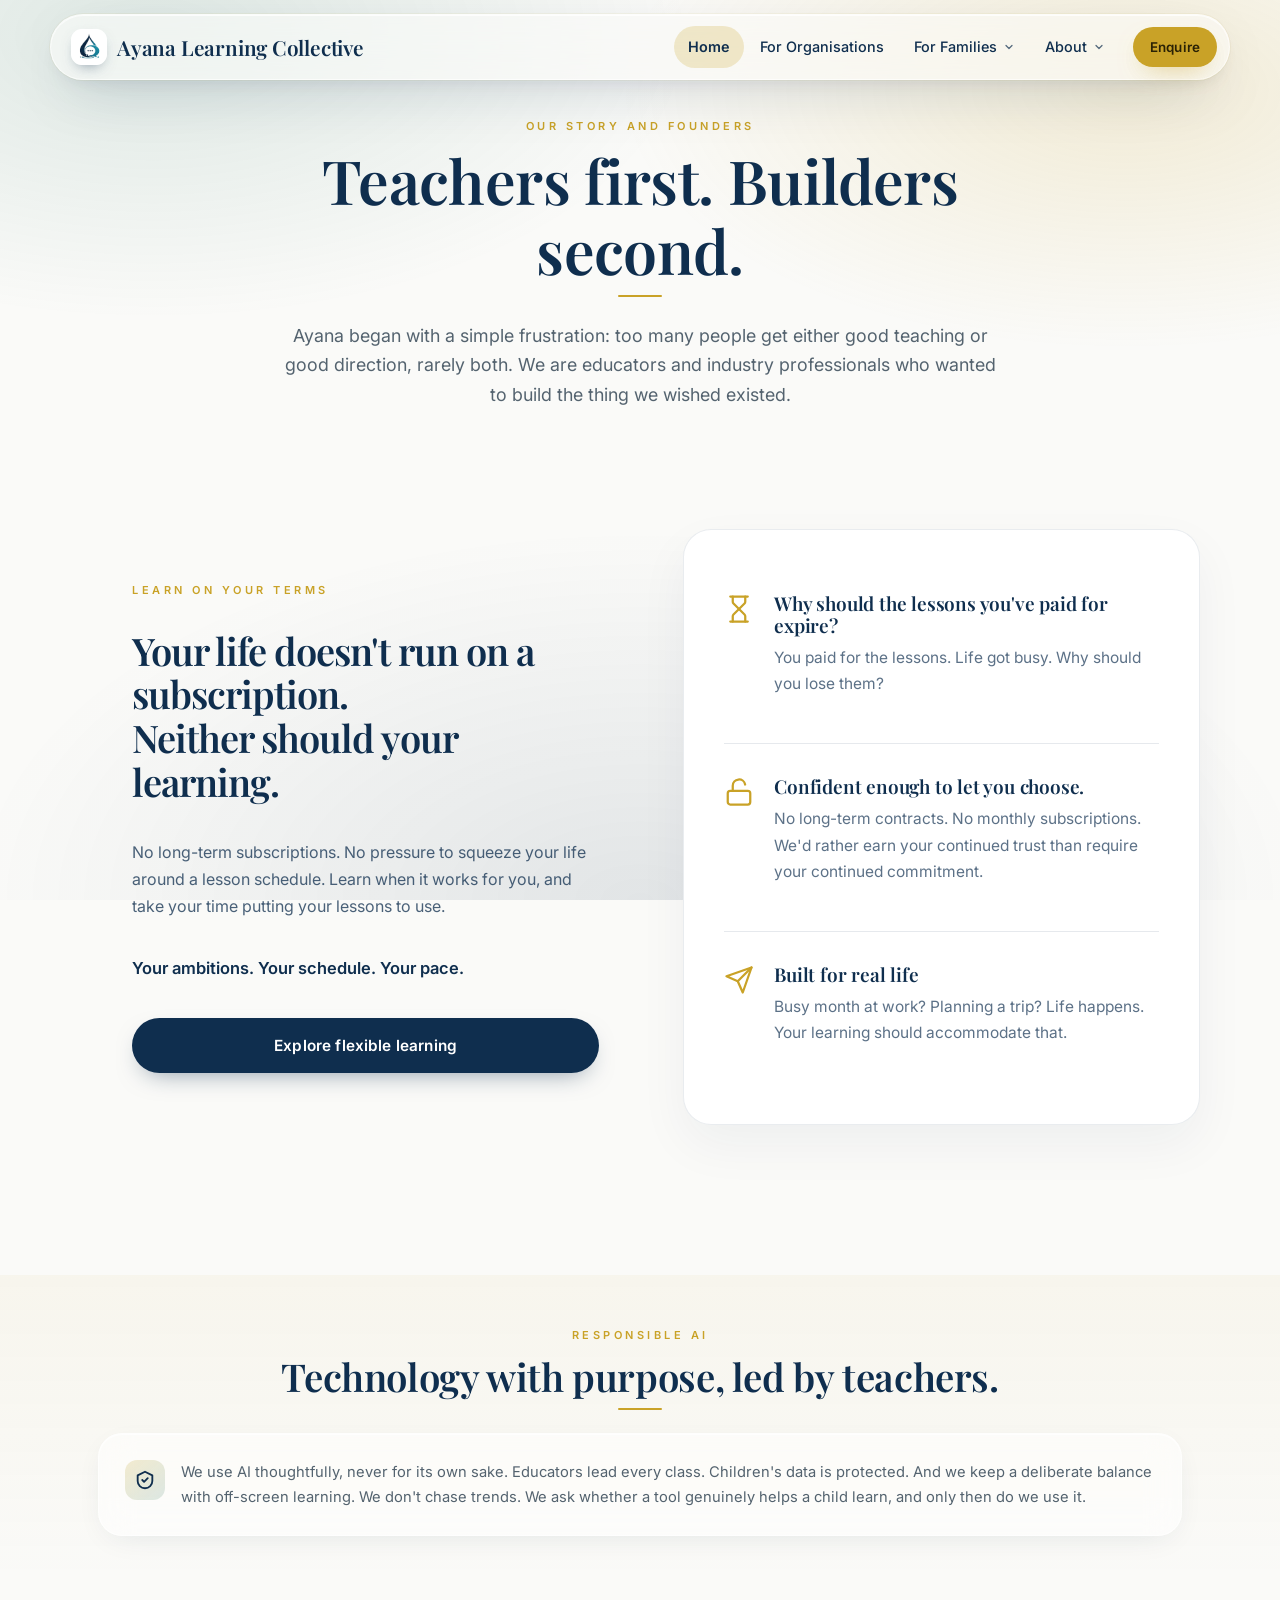
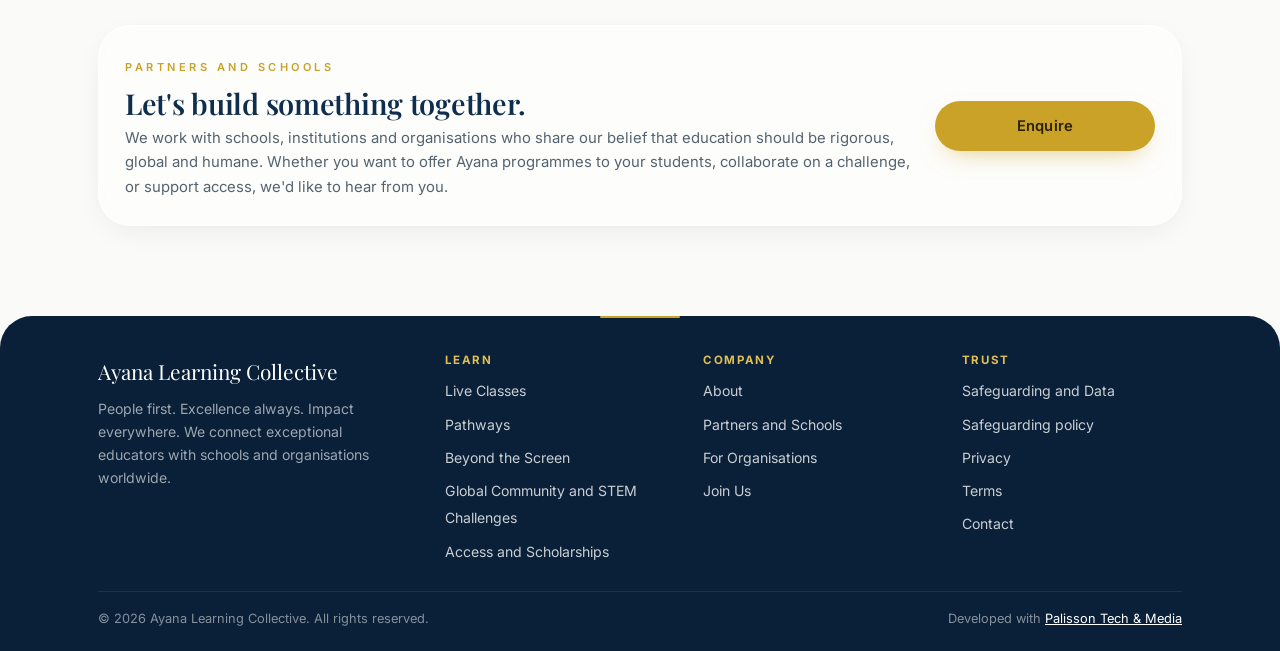
==== about.html @ 6a28baaa "Update about.html" ====
<!DOCTYPE html>
<html lang="en">
<head>
<meta charset="UTF-8">
<meta name="viewport" content="width=device-width, initial-scale=1">
<title>About | Ayana Learning Collective</title>
<meta name="description" content="Our story and founders, our approach to responsible AI, and the partners and schools we work with.">
<link rel="preconnect" href="https://fonts.googleapis.com">
<link rel="preconnect" href="https://fonts.gstatic.com" crossorigin>
<link href="https://fonts.googleapis.com/css2?family=Inter:wght@400;500;600;700&family=Playfair+Display:ital,wght@0,500;0,600;1,500&display=swap" rel="stylesheet">
<link rel="stylesheet" href="style.css">

<link rel="apple-touch-icon" sizes="180x180" href="apple-touch-icon.png">
<link rel="icon" type="image/png" sizes="32x32" href="favicon-32x32.png">
<link rel="icon" type="image/png" sizes="16x16" href="favicon-16x16.png">

</head>
<body>

<a class="skip-link" href="#main">Skip to content</a>

<header class="site-header">
  <div class="header-inner">
    <a href="index.html" class="brand">
       <img src="Ayana-logo.jpeg" alt="Ayana Learning Collective Logo" class="brand-mark">
      <span class="brand-text">
        <span class="b1">Ayana Learning Collective</span>
      </span>
    </a>
    <button class="nav-toggle" aria-label="Toggle menu" aria-expanded="false" aria-controls="primary-nav">
      <span></span><span></span><span></span>
    </button>
    <nav class="main-nav" id="primary-nav" aria-label="Primary">
      <ul class="nav-list">
        <li class="nav-item"><a class="nav-link is-active" href="index.html" aria-current="page">Home</a></li>
        
        <li class="nav-item"><a class="nav-link" href="index.html#organisations">For Organisations</a></li>
        
        <li class="nav-item has-drop">
          <button class="nav-link" aria-expanded="false" aria-haspopup="true">
            For Families
            <svg width="12" height="12" viewBox="0 0 24 24" fill="none" stroke="currentColor" stroke-width="2.5" stroke-linecap="round" stroke-linejoin="round" aria-hidden="true"><path d="M6 9l6 6 6-6"/></svg>
          </button>
          <div class="nav-drop" role="menu">
            <a href="live-classes.html" role="menuitem">Live Classes</a>
            <a href="pathways.html" role="menuitem">Pathways</a>
            <a href="live-classes.html#beyond-the-screen" role="menuitem">Beyond the Screen</a>
            <a href="index.html#community" role="menuitem">Global Community and STEM Challenges</a>
            <a href="index.html#access" role="menuitem">Access and Scholarships</a>
          </div>
        </li>

        <li class="nav-item has-drop">
          <button class="nav-link" aria-expanded="false" aria-haspopup="true">
            About
            <svg width="12" height="12" viewBox="0 0 24 24" fill="none" stroke="currentColor" stroke-width="2.5" stroke-linecap="round" stroke-linejoin="round" aria-hidden="true"><path d="M6 9l6 6 6-6"/></svg>
          </button>
          <div class="nav-drop" role="menu">
            <a href="about.html#story" role="menuitem">Our Story and Founders</a>
            <a href="about.html#responsible-ai" role="menuitem">Responsible AI</a>
            <a href="about.html#partners" role="menuitem">Partners and Schools</a>
            <a href="safeguarding.html" role="menuitem">Safeguarding and Data</a>
          </div>
        </li>

      </ul>
      <a class="btn btn-gold btn-sm nav-cta" href="enquire.html">Enquire</a>
    </nav>
  </div>
</header>

<main id="main" tabindex="-1">

  <section class="section" id="story">
    <div class="container">
      <div class="section-head section-head--center reveal">
        <span class="eyebrow">Our Story and Founders</span>
        <h1>Teachers first. Builders second.</h1>
        <p class="lead">Ayana began with a simple frustration: too many people get either good teaching or good direction, rarely both. We are educators and industry professionals who wanted to build the thing we wished existed.</p>
      </div>
    </div>
  </section>

  <!-- Flexible learning -->

        <section class="flexible" id="flexible-learning" aria-labelledby="flexible-heading">

            <div class="flexible-inner">

                <!-- Intro panel -->

                <div class="terms-card">
                    <p class="eyebrow">Learn on your terms</p>
                    <h2 id="flexible-heading">
                        Your life doesn't run on a subscription.<br>
                        Neither should your learning.
                    </h2>
                    <p class="terms-body">
                        No long-term subscriptions. No pressure to squeeze your life around a lesson schedule. Learn when it works for you, and take your time putting your lessons to use.
                    </p>

                    <p class="closing">Your ambitions. Your schedule. Your pace.</p>
                    <a class="btn btn-primary btn-lg" href="mailto:info@ayanalearning.com">Explore flexible learning</a>

                </div>

                <!-- Benefits -->

                <div class="benefits-card">

                    <ul class="benefits">

                        <li>
                            <span class="benefit-icon" aria-hidden="true">
                                <svg viewBox="0 0 24 24" fill="none" stroke="currentColor" stroke-width="1.8" stroke-linecap="round" stroke-linejoin="round" focusable="false">
                                    <path d="M5 22h14"/>
                                    <path d="M5 2h14"/>
                                    <path d="M17 22v-4.172a2 2 0 0 0-.586-1.414L12 12l-4.414 4.414A2 2 0 0 0 7 17.828V22"/>
                                    <path d="M7 2v4.172a2 2 0 0 0 .586 1.414L12 12l4.414-4.414A2 2 0 0 0 17 6.172V2"/>
                                </svg>
                            </span>
                            <div>
                                <h3>Why should the lessons you've paid for expire?</h3>
                                <p>You paid for the lessons. Life got busy. Why should you lose them?</p>
                            </div>
                        </li>

                        <li>
                            <span class="benefit-icon" aria-hidden="true">
                                <svg viewBox="0 0 24 24" fill="none" stroke="currentColor" stroke-width="1.8" stroke-linecap="round" stroke-linejoin="round" focusable="false">
                                    <rect x="3" y="11" width="18" height="11" rx="2"/>
                                    <path d="M7 11V7a5 5 0 0 1 9.9-1"/>
                                </svg>
                            </span>
                            <div>
                                <h3>Confident enough to let you choose.</h3>
                                <p>No long-term contracts. No monthly subscriptions. We'd rather earn your continued trust than require your continued commitment.</p>
                            </div>
                        </li>

                        <li>
                            <span class="benefit-icon" aria-hidden="true">
                                <svg viewBox="0 0 24 24" fill="none" stroke="currentColor" stroke-width="1.8" stroke-linecap="round" stroke-linejoin="round" focusable="false">
                                    <path d="m22 2-7 20-4-9-9-4Z"/>
                                    <path d="M22 2 11 13"/>
                                </svg>
                            </span>
                            <div>
                                <h3>Built for real life</h3>
                                <p>Busy month at work? Planning a trip? Life happens. Your learning should accommodate that.</p>
                            </div>
                        </li>

                    </ul>

                </div>

            </div>

        </section>

  <!-- <section class="section section--tight">
    <div class="container">
      <div class="founders reveal-group">
        <article class="founder-card reveal">
          <div class="founder-photo"><img src="founder-mbali.jpg" alt="Mbali Lisa Jacobs" loading="lazy"></div>
          <h3>Mbali Lisa Jacobs</h3>
          <span class="founder-role">Co-founder</span>
          <p>Medical Science graduate with 10 years teaching STEM, exam preparation, English and Debate. Trains medical and pharmacy students for global careers.</p>
        </article>
        <article class="founder-card reveal">
          <div class="founder-photo"><img src="founder-2.jpg" alt="Co-founder" loading="lazy"></div>
          <h3>[Name]</h3>
          <span class="founder-role">Co-founder</span>
          <p>Chemical Engineer with 10 years in industry and expertise in K12 and corporate training.</p>
        </article>
        <article class="founder-card reveal">
          <div class="founder-photo"><img src="founder-3.jpg" alt="Co-founder" loading="lazy"></div>
          <h3>[Name]</h3>
          <span class="founder-role">Co-founder</span>
          <p>English and STEM educator who trains corporate executives.</p>
        </article>
      </div>
    </div>
  </section> -->

  <section class="section section--wash" id="responsible-ai">
    <div class="container">
      <div class="section-head section-head--center reveal">
        <span class="eyebrow">Responsible AI</span>
        <h2>Technology with purpose, led by teachers.</h2>
      </div>
      <div class="calm-statement reveal">
        <div class="icon-circle" aria-hidden="true">
          <svg width="22" height="22" viewBox="0 0 24 24" fill="none" stroke="currentColor" stroke-width="2" stroke-linecap="round" stroke-linejoin="round"><path d="M12 3l8 4v6c0 4.5-3.5 8-8 8s-8-3.5-8-8V7l8-4z"/><path d="M9 12l2 2 4-4"/></svg>
        </div>
        <div>
          <p>We use AI thoughtfully, never for its own sake. Educators lead every class. Children's data is protected. And we keep a deliberate balance with off-screen learning. We don't chase trends. We ask whether a tool genuinely helps a child learn, and only then do we use it.</p>
        </div>
      </div>
    </div>
  </section>

  <section class="section" id="partners">
    <div class="container">
      <div class="org-teaser reveal">
        <div class="org-teaser-text">
          <span class="eyebrow">Partners and Schools</span>
          <h2>Let's build something together.</h2>
          <p>We work with schools, institutions and organisations who share our belief that education should be rigorous, global and humane. Whether you want to offer Ayana programmes to your students, collaborate on a challenge, or support access, we'd like to hear from you.</p>
        </div>
        <a class="btn btn-gold" href="enquire.html">Enquire</a>
      </div>
    </div>
  </section>

</main>

<footer class="site-footer">
  <div class="container">
    <div class="footer-grid">
      <div>
        <a class="footer-brand" href="index.html">
          <!-- <span class="brand-mark" aria-hidden="true">A</span> -->
          <span>Ayana Learning Collective</span>
        </a>
        <p class="footer-tagline">People first. Excellence always. Impact everywhere. We connect exceptional educators with schools and organisations worldwide.</p>
      </div>
      <div class="footer-col">
        <h4>Learn</h4>
        <ul>
          <li><a href="live-classes.html">Live Classes</a></li>
          <li><a href="pathways.html">Pathways</a></li>
          <li><a href="live-classes.html#beyond-the-screen">Beyond the Screen</a></li>
          <li><a href="index.html#community">Global Community and STEM Challenges</a></li>
          <li><a href="index.html#access">Access and Scholarships</a></li>
        </ul>
      </div>
      <div class="footer-col">
        <h4>Company</h4>
        <ul>
          <li><a href="about.html">About</a></li>
          <li><a href="about.html#partners">Partners and Schools</a></li>
          <li><a href="index.html#organisations">For Organisations</a></li>
          <li><a href="join-us.html">Join Us</a></li>
        </ul>
      </div>
      <div class="footer-col">
        <h4>Trust</h4>
        <ul>
          <li><a href="safeguarding.html">Safeguarding and Data</a></li>
          <li><a href="safeguarding.html#policy">Safeguarding policy</a></li>
          <li><a href="privacy.html">Privacy</a></li>
          <li><a href="terms.html">Terms</a></li>
          <li><a href="enquire.html">Contact</a></li>
        </ul>
      </div>
    </div>
    <div class="footer-bottom">
      <span>© <span id="yr">2026</span> Ayana Learning Collective. All rights reserved.</span>
      <span>Developed with <a href="https://palisson-tech.co.za" target="_blank" rel="noopener noreferrer" style="color: #fff; text-decoration: underline;">Palisson Tech &amp; Media</a></span>
    </div>
  </div>
</footer>

<button class="back-to-top" type="button" aria-label="Back to top">
  <svg width="18" height="18" viewBox="0 0 24 24" fill="none" stroke="currentColor" stroke-width="2" stroke-linecap="round" stroke-linejoin="round" aria-hidden="true"><path d="M12 19V5M5 12l7-7 7 7"/></svg>
</button>

<script>document.getElementById('yr').textContent = new Date().getFullYear();</script>
<script src="main.js"></script>
</body>
</html>
---- style.css ----
/* =========================================================
   AYANA — Global Learning Community
   Gold-forward palette · tight vertical rhythm · reveals
   Full-width button behaviour on smaller screens
   ========================================================= */

:root{
  --navy:#0F2E4E;
  --navy-deep:#0A2038;
  --navy-soft:#244A6E;
  --emerald:#1E6F5C;
  --emerald-soft:#2E8A73;
  --gold:#C9A227;
  --gold-soft:#E0BF52;
  --gold-tint:rgba(201,162,39,.14);
  --gold-tint-strong:rgba(201,162,39,.22);
  --warm-white:#FAFAF8;
  --charcoal:#1E1E1E;
  --muted:#54636F;

  --radius-sm:12px;
  --radius-md:18px;
  --radius-lg:24px;
  --radius-xl:32px;
  --radius-pill:999px;
  corner-shape: squircle;

  --glass-bg:rgba(250,250,248,.68);
  --glass-bg-strong:rgba(250,250,248,.86);
  --glass-border:rgba(255,255,255,.58);
  --glass-border-dark:rgba(15,46,78,.12);
  --glass-highlight:inset 0 1px 0 rgba(255,255,255,.72);
  --glass-shadow:0 20px 60px -20px rgba(15,46,78,.28), 0 8px 24px -12px rgba(15,46,78,.16);
  --glass-blur:blur(20px) saturate(160%);

  --container:1180px;
  --pad:clamp(20px,5vw,48px);

  --ease-out:cubic-bezier(.16,1,.3,1);

  --font-head:'Playfair Display', Georgia, 'Times New Roman', serif;
  --font-body:'Inter', system-ui, -apple-system, 'Segoe UI', Roboto, sans-serif;
}

*,*::before,*::after{box-sizing:border-box}
html{scroll-behavior:smooth;-webkit-text-size-adjust:100%}
body{
  margin:0;font-family:var(--font-body);font-size:16.5px;line-height:1.65;
  color:var(--charcoal);background:var(--warm-white);
  -webkit-font-smoothing:antialiased;overflow-x:hidden;
}
body::before{
  content:"";position:fixed;inset:0;z-index:-1;pointer-events:none;
  background:
    radial-gradient(60% 45% at 12% 4%, rgba(30,111,92,.13), transparent 70%),
    radial-gradient(55% 40% at 88% 10%, rgba(201,162,39,.16), transparent 72%),
    radial-gradient(70% 55% at 50% 100%, rgba(15,46,78,.10), transparent 75%);
}

h1,h2,h3,h4{font-family:var(--font-head);color:var(--navy);line-height:1.15;margin:0 0 .4em;font-weight:600;letter-spacing:-.01em}
h1{font-size:clamp(2.2rem,5vw,3.8rem)}
h2{font-size:clamp(1.65rem,3.4vw,2.4rem)}
h3{font-size:clamp(1.12rem,1.9vw,1.35rem)}
p{margin:0 0 .9em}
a{color:var(--navy);text-decoration:none;transition:color .2s ease}
a:hover{color:var(--gold)}
img{max-width:100%;display:block}
ul{margin:0;padding:0;list-style:none}
button{font-family:inherit}

:focus-visible{outline:3px solid var(--gold);outline-offset:3px;border-radius:6px}
section[id],div[id]{scroll-margin-top:110px}

.container{width:100%;max-width:var(--container);margin-inline:auto;padding-inline:var(--pad)}
.section{padding:clamp(28px,3.5vw,48px) 0}
.section--tight{padding:clamp(16px,2vw,28px) 0}
.section--wash{background:linear-gradient(180deg,rgba(201,162,39,.05),transparent)}
.section-head{max-width:720px;margin-bottom:clamp(16px,1.8vw,26px)}
.section-head--center{margin-inline:auto;text-align:center}

.eyebrow{display:inline-block;font-size:.72rem;font-weight:700;letter-spacing:.16em;text-transform:uppercase;color:var(--gold);margin-bottom:10px}
.eyebrow--emerald{color:var(--emerald)}
.lead{font-size:clamp(1rem,1.5vw,1.12rem);color:var(--muted)}
.text-center{text-align:center}

.skip-link{position:absolute;left:16px;top:-80px;padding:12px 20px;border-radius:var(--radius-pill);background:var(--navy);color:#fff;font-weight:600;z-index:1000;transition:top .2s ease}
.skip-link:focus{top:16px;color:#fff}

.section-head h1::after,
.section-head h2::after{content:"";display:block;width:44px;height:2px;background:var(--gold);margin-top:10px;border-radius:2px}
.section-head--center h1::after,
.section-head--center h2::after{margin-inline:auto}

/* =========================================================
   BUTTONS
   ========================================================= */
.btn{
  display:inline-flex;
  align-items:center;
  justify-content:center;
  gap:9px;
  padding:12px 24px;
  border-radius:var(--radius-pill);
  font-size:.92rem;
  font-weight:600;
  letter-spacing:.01em;
  border:1px solid transparent;
  cursor:pointer;
  white-space:nowrap;
  transition:transform .22s ease, box-shadow .22s ease, background .22s ease, color .22s ease, border-color .22s ease;
}
.btn:hover{transform:translateY(-2px)}
.btn:active{transform:translateY(0)}

.btn-primary{background:var(--navy);color:#fff;box-shadow:0 10px 26px -12px rgba(15,46,78,.55)}
.btn-primary:hover{background:var(--navy-deep);color:#fff;box-shadow:0 16px 34px -14px rgba(15,46,78,.6)}
.btn-secondary{background:rgba(255,255,255,.55);color:var(--navy);border-color:var(--glass-border-dark);-webkit-backdrop-filter:blur(10px);backdrop-filter:blur(10px)}
.btn-secondary:hover{background:#fff;color:var(--navy);border-color:var(--gold)}
.btn-gold{background:var(--gold);color:#2A2205;box-shadow:0 10px 26px -12px rgba(201,162,39,.65)}
.btn-gold:hover{background:var(--gold-soft);color:#2A2205;box-shadow:0 14px 32px -14px rgba(201,162,39,.7)}

.btn-sm{padding:8px 16px;font-size:.84rem}
.btn-lg{padding:14px 28px;font-size:.96rem}

/* Buttons in a row share the available space */
.btn-row{display:flex;flex-wrap:wrap;gap:10px}
.btn-row .btn{
  flex:1 1 auto;
  min-width:180px;
  max-width:320px;
}

/* Standalone / right-aligned CTA buttons get real presence */
.callout-action .btn{width:100%;max-width:none}
.org-teaser > .btn{min-width:220px;max-width:none}

/* =========================================================
   Floating header
   ========================================================= */
.site-header{position:sticky;top:14px;z-index:100;padding:0 var(--pad);background:transparent;border:none;pointer-events:none}
.header-inner{
  pointer-events:auto;max-width:var(--container);margin-inline:auto;
  display:flex;align-items:center;justify-content:space-between;gap:18px;
  padding:11px 12px 11px 20px;border-radius:var(--radius-pill);
  background:var(--glass-bg);
  -webkit-backdrop-filter:var(--glass-blur);backdrop-filter:var(--glass-blur);
  border:1px solid var(--glass-border);
  box-shadow:var(--glass-shadow), var(--glass-highlight), 0 0 0 1px rgba(201,162,39,.06);
  transition:padding .3s var(--ease-out), background .3s var(--ease-out), box-shadow .3s var(--ease-out);
}
.site-header.is-scrolled .header-inner{
  padding:7px 10px 7px 16px;background:var(--glass-bg-strong);
  box-shadow:0 12px 40px -18px rgba(15,46,78,.34), var(--glass-highlight), 0 0 0 1px rgba(201,162,39,.14);
}

.brand{display:inline-flex;align-items:center;gap:10px;font-family:var(--font-head);font-size:1.3rem;font-weight:600;color:var(--navy);letter-spacing:-.01em}
.brand:hover{color:var(--navy)}
.brand-mark{display:grid;place-items:center;width:36px;height:36px;border-radius:11px;corner-shape: squircle;background:linear-gradient(145deg,var(--navy),var(--emerald));color:#fff;font-size:1rem;box-shadow:0 6px 16px -8px rgba(15,46,78,.7), inset 0 1px 0 rgba(255,255,255,.35)}

.main-nav{display:flex;align-items:center;gap:8px}
.nav-list{display:flex;align-items:center;gap:2px}
.nav-item{position:relative}
.nav-item::after{content:"";position:absolute;left:0;right:0;top:100%;height:18px}

.nav-list a.nav-link,
.nav-list button.nav-link{
  position:relative;
  display:inline-flex;align-items:center;gap:6px;
  padding:9px 14px;border-radius:var(--radius-pill);
  font-size:.9rem;font-weight:500;
  color:var(--navy);background:transparent;border:none;cursor:pointer;
  transition:background .22s ease, color .22s ease;
  white-space:nowrap;
}
.nav-list a.nav-link:hover,
.nav-list button.nav-link:hover,
.nav-item.is-open > .nav-link{background:var(--gold-tint);color:var(--navy)}
.nav-list a.nav-link.is-active,
.nav-list button.nav-link.is-active{background:var(--gold-tint-strong);color:var(--navy);font-weight:600}

.nav-link svg{transition:transform .25s var(--ease-out);opacity:.7}
.nav-item.is-open > .nav-link svg,
.has-drop:hover > .nav-link svg{transform:rotate(180deg)}

.nav-drop{
  position:absolute;top:calc(100% + 8px);left:50%;min-width:280px;padding:10px;
  display:flex;flex-direction:column;gap:2px;border-radius:var(--radius-md);
  background:var(--glass-bg-strong);
  -webkit-backdrop-filter:var(--glass-blur);backdrop-filter:var(--glass-blur);
  border:1px solid var(--glass-border);
  box-shadow:var(--glass-shadow), var(--glass-highlight), 0 0 0 1px rgba(201,162,39,.1);
  opacity:0;visibility:hidden;transform:translate(-50%,8px);
  transition:opacity .22s ease, transform .22s var(--ease-out), visibility .22s ease;
}
.has-drop:hover .nav-drop{opacity:1;visibility:visible;transform:translate(-50%,0)}
.has-drop.drop-suppressed .nav-drop{opacity:0 !important;visibility:hidden !important;pointer-events:none !important}

.nav-drop a{display:block;padding:10px 14px;border-radius:var(--radius-sm);font-size:.9rem;color:var(--navy);transition:background .18s ease, color .18s ease}
.nav-drop a:hover{background:var(--gold-tint);color:var(--navy)}
.nav-drop a[aria-current="page"]{background:var(--gold-tint-strong);color:var(--navy);font-weight:600}
.nav-cta{margin-left:6px}

.nav-toggle{display:none;flex-direction:column;justify-content:center;gap:5px;width:42px;height:42px;padding:0;border:none;border-radius:50%;background:var(--gold-tint);cursor:pointer}
.nav-toggle span{display:block;width:18px;height:2px;margin-inline:auto;border-radius:2px;background:var(--navy);transition:transform .28s var(--ease-out), opacity .2s ease}
.nav-toggle[aria-expanded="true"] span:nth-child(1){transform:translateY(7px) rotate(45deg)}
.nav-toggle[aria-expanded="true"] span:nth-child(2){opacity:0}
.nav-toggle[aria-expanded="true"] span:nth-child(3){transform:translateY(-7px) rotate(-45deg)}

/* --- Hero --- */
.hero{padding:clamp(28px,4vw,52px) 0 clamp(20px,2.5vw,36px);position:relative;overflow:hidden}
.hero-grid{display:grid;grid-template-columns:minmax(0,1.1fr) minmax(0,1fr);gap:clamp(24px,4vw,56px);align-items:center}
.hero h1{margin-bottom:12px}
.hero .lead{max-width:540px;margin-bottom:20px}
.hero-media{position:relative;border-radius:var(--radius-xl);corner-shape: squircle;overflow:hidden;aspect-ratio:4/4.4;background:linear-gradient(155deg,rgba(15,46,78,.9),rgba(30,111,92,.85)),var(--navy);box-shadow:var(--glass-shadow), 0 0 0 1px rgba(201,162,39,.18)}
.hero-media img{width:100%;height:100%;object-fit:cover}
.hero-badge{position:absolute;left:18px;bottom:18px;padding:10px 16px;border-radius:var(--radius-pill);background:rgba(250,250,248,.94);-webkit-backdrop-filter:blur(10px);backdrop-filter:blur(10px);font-size:.8rem;font-weight:600;color:var(--navy);box-shadow:0 8px 24px -12px rgba(15,46,78,.4), 0 0 0 1px rgba(201,162,39,.25)}

/* --- Credibility strip --- */
.cred-strip{padding:6px 0 16px}
.cred-strip-inner{
  display:flex;flex-wrap:wrap;align-items:center;gap:12px;
  padding:10px 22px 10px 14px;
  border-radius:var(--radius-xl);
  corner-shape: squircle;
  background:rgba(255,255,255,.6);
  -webkit-backdrop-filter:blur(14px);backdrop-filter:blur(14px);
  border:1px solid rgba(255,255,255,.65);
  box-shadow:var(--glass-highlight), 0 0 0 1px rgba(201,162,39,.14);
  font-size:.86rem;color:var(--muted);line-height:1.5;
}
.cred-strip-inner::before{
  content:"";width:28px;height:28px;flex-shrink:0;border-radius:8px;corner-shape: squircle;
  background-color:var(--gold);
  background-image:url("data:image/svg+xml;charset=UTF-8,%3Csvg xmlns='http://www.w3.org/2000/svg' width='16' height='16' viewBox='0 0 24 24' fill='none' stroke='%230F2E4E' stroke-width='2.5' stroke-linecap='round' stroke-linejoin='round'%3E%3Cpath d='M12 2l3 7 7 .5-5.5 4.5 2 7-6.5-4-6.5 4 2-7L2 9.5 9 9z'/%3E%3C/svg%3E");
  background-repeat:no-repeat;background-position:center;background-size:14px 14px;
  box-shadow:inset 0 1px 0 rgba(255,255,255,.5);
}

/* --- Grids --- */
.grid-3{display:grid;grid-template-columns:repeat(3,minmax(0,1fr));gap:clamp(14px,1.8vw,20px)}
.grid-2{display:grid;grid-template-columns:repeat(2,minmax(0,1fr));gap:clamp(14px,1.8vw,20px)}

/* --- Cards --- */
.benefit-tile{padding:20px 20px;border-radius:var(--radius-lg);corner-shape: squircle;background:rgba(255,255,255,.55);-webkit-backdrop-filter:blur(16px) saturate(150%);backdrop-filter:blur(16px) saturate(150%);border:1px solid rgba(255,255,255,.62);box-shadow:0 8px 32px -12px rgba(15,46,78,.12), inset 0 1px 0 rgba(255,255,255,.7);transition:transform .3s var(--ease-out), box-shadow .3s var(--ease-out), border-color .3s ease}
.benefit-tile:hover{transform:translateY(-4px);border-color:rgba(201,162,39,.4);box-shadow:0 22px 50px -22px rgba(15,46,78,.24), inset 0 1px 0 rgba(255,255,255,.8), 0 0 0 1px rgba(201,162,39,.16)}
.benefit-tile .icon-circle{display:grid;place-items:center;width:42px;height:42px;border-radius:12px;corner-shape: squircle;margin-bottom:12px;background:linear-gradient(140deg,rgba(201,162,39,.2),rgba(30,111,92,.15));color:var(--navy)}
.benefit-tile h3{margin-bottom:5px;font-size:1.08rem}
.benefit-tile p{margin:0;color:var(--muted);font-size:.92rem}

/* --- Ladder --- */
.ladder{display:grid;grid-template-columns:repeat(3,minmax(0,1fr));gap:clamp(12px,1.6vw,18px)}
.ladder-step{padding:20px 20px;border-radius:var(--radius-lg);corner-shape: squircle;background:rgba(255,255,255,.55);-webkit-backdrop-filter:blur(16px) saturate(150%);backdrop-filter:blur(16px) saturate(150%);border:1px solid rgba(255,255,255,.62);box-shadow:0 8px 32px -12px rgba(15,46,78,.12), inset 0 1px 0 rgba(255,255,255,.7);position:relative;transition:transform .3s var(--ease-out), box-shadow .3s var(--ease-out)}
.ladder-step:hover{transform:translateY(-4px);box-shadow:0 22px 50px -22px rgba(15,46,78,.24), inset 0 1px 0 rgba(255,255,255,.8)}
.ladder-step::before{content:attr(data-step);position:absolute;top:16px;right:18px;font-family:var(--font-head);font-size:1.4rem;color:var(--gold);opacity:.85;font-style:italic}
.ladder-step h3{margin-bottom:4px}
.ladder-step p{margin:0;color:var(--muted);font-size:.92rem}
.ladder-step--featured{background:linear-gradient(160deg,rgba(15,46,78,.94),rgba(30,111,92,.9));color:#fff;border-color:rgba(201,162,39,.35)}
.ladder-step--featured h3,
.ladder-step--featured p{color:#fff}
.ladder-step--featured::before{color:var(--gold-soft);opacity:1}

/* --- Split --- */
.split{display:grid;grid-template-columns:minmax(0,1fr) minmax(0,1fr);gap:clamp(24px,3.5vw,48px);align-items:center}
.split-media{border-radius:var(--radius-lg);corner-shape: squircle;overflow:hidden;aspect-ratio:5/4;background:linear-gradient(155deg,rgba(15,46,78,.85),rgba(30,111,92,.8));box-shadow:var(--glass-shadow), 0 0 0 1px rgba(201,162,39,.16)}
.split-media img{width:100%;height:100%;object-fit:cover}

/* --- Callout --- */
.callout{padding:clamp(20px,2.5vw,32px);border-radius:var(--radius-xl);corner-shape: squircle;background:linear-gradient(135deg,rgba(15,46,78,.94),rgba(30,111,92,.9));color:#fff;display:grid;grid-template-columns:minmax(0,1.4fr) minmax(0,1fr);gap:clamp(16px,2.5vw,32px);align-items:center;box-shadow:0 30px 60px -30px rgba(15,46,78,.4);position:relative;overflow:hidden}
.callout::after{content:"";position:absolute;inset:0;background:radial-gradient(50% 60% at 100% 0%, rgba(201,162,39,.32), transparent 60%);pointer-events:none}
.callout h2,
.callout p,
.callout .eyebrow{color:#fff;position:relative;z-index:1}
.callout .eyebrow{color:var(--gold-soft)}
.callout p{color:rgba(255,255,255,.85);margin-bottom:0}
.callout h2::after{background:var(--gold-soft)}
.callout-action{position:relative;z-index:1;text-align:right}

/* --- Calm statement --- */
.calm-statement{padding:clamp(16px,2.2vw,26px);border-radius:var(--radius-lg);corner-shape: squircle;background:rgba(255,255,255,.55);-webkit-backdrop-filter:blur(16px) saturate(150%);backdrop-filter:blur(16px) saturate(150%);border:1px solid rgba(255,255,255,.62);box-shadow:var(--glass-highlight), 0 8px 32px -12px rgba(15,46,78,.12);display:flex;gap:16px;align-items:flex-start}
.calm-statement .icon-circle{display:grid;place-items:center;width:40px;height:40px;border-radius:12px;corner-shape: squircle;background:linear-gradient(140deg,rgba(201,162,39,.2),rgba(30,111,92,.15));color:var(--navy);flex-shrink:0}
.calm-statement h3{margin-bottom:4px}
.calm-statement p{margin:0;color:var(--muted);font-size:.92rem}

/* --- Founders --- */
.founders{display:grid;grid-template-columns:repeat(3,minmax(0,1fr));gap:clamp(14px,1.8vw,20px)}
.founder-card{padding:20px;border-radius:var(--radius-lg);corner-shape: squircle;background:rgba(255,255,255,.55);-webkit-backdrop-filter:blur(16px) saturate(150%);backdrop-filter:blur(16px) saturate(150%);border:1px solid rgba(255,255,255,.62);box-shadow:var(--glass-highlight), 0 8px 32px -12px rgba(15,46,78,.12);text-align:center;transition:transform .3s var(--ease-out), box-shadow .3s var(--ease-out), border-color .3s ease}
.founder-card:hover{transform:translateY(-4px);border-color:rgba(201,162,39,.4);box-shadow:0 22px 50px -22px rgba(15,46,78,.24), inset 0 1px 0 rgba(255,255,255,.8)}
.founder-photo{width:72px;height:72px;border-radius:50%;margin:0 auto 12px;background:linear-gradient(145deg,var(--navy),var(--emerald));display:grid;place-items:center;color:#fff;font-family:var(--font-head);font-size:1.35rem;box-shadow:0 10px 24px -12px rgba(15,46,78,.55), inset 0 1px 0 rgba(255,255,255,.35), 0 0 0 3px rgba(201,162,39,.25);overflow:hidden}
.founder-photo img{width:100%;height:100%;object-fit:cover}
.founder-card h3{font-size:1.02rem;margin-bottom:3px}
.founder-role{font-size:.72rem;letter-spacing:.14em;text-transform:uppercase;color:var(--gold);font-weight:700;margin-bottom:8px;display:block}
.founder-card p{margin:0;font-size:.88rem;color:var(--muted)}

/* --- Teacher spotlight --- */
.spotlight-grid{display:grid;grid-template-columns:repeat(2,minmax(0,1fr));gap:clamp(16px,2.2vw,26px)}
.spotlight-card{
  display:flex;flex-direction:column;
  border-radius:var(--radius-lg);
  corner-shape: squircle;
  background:rgba(255,255,255,.55);
  -webkit-backdrop-filter:blur(16px) saturate(150%);backdrop-filter:blur(16px) saturate(150%);
  border:1px solid rgba(255,255,255,.62);
  box-shadow:var(--glass-highlight), 0 8px 32px -12px rgba(15,46,78,.12);
  overflow:hidden;
  transition:transform .3s var(--ease-out), box-shadow .3s var(--ease-out), border-color .3s ease;
}
.spotlight-card:hover{transform:translateY(-4px);border-color:rgba(201,162,39,.4);box-shadow:0 22px 50px -22px rgba(15,46,78,.24), inset 0 1px 0 rgba(255,255,255,.8), 0 0 0 1px rgba(201,162,39,.16)}
.spotlight-photo{aspect-ratio:5/4;background:linear-gradient(145deg,var(--navy),var(--emerald));overflow:hidden;position:relative}
.spotlight-photo img{width:100%;height:100%;object-fit:cover}
.spotlight-photo::after{content:"";position:absolute;inset:0;background:linear-gradient(180deg,transparent 55%,rgba(15,46,78,.4));pointer-events:none}
.spotlight-body{padding:20px 22px 22px;display:flex;flex-direction:column;flex:1}
.spotlight-body h3{margin:0 0 4px;font-size:1.2rem}
.spotlight-role{display:inline-block;font-size:.72rem;letter-spacing:.14em;text-transform:uppercase;color:var(--gold);font-weight:700;margin-bottom:10px}
.spotlight-body p{margin:0 0 14px;color:var(--muted);font-size:.94rem}
.spotlight-facts{display:flex;flex-wrap:wrap;gap:6px;margin:auto 0 0;padding:0;list-style:none}
.spotlight-facts li{font-size:.76rem;padding:4px 10px;border-radius:var(--radius-pill);background:var(--gold-tint);color:var(--navy);border:1px solid rgba(201,162,39,.24);font-weight:500}

/* --- Org teaser --- */
.org-teaser{padding:clamp(18px,2.2vw,26px);border-radius:var(--radius-xl);corner-shape: squircle;background:rgba(255,255,255,.55);-webkit-backdrop-filter:blur(16px) saturate(150%);backdrop-filter:blur(16px) saturate(150%);border:1px solid rgba(255,255,255,.62);box-shadow:var(--glass-highlight), 0 8px 32px -12px rgba(15,46,78,.12);display:flex;align-items:center;justify-content:space-between;gap:20px;flex-wrap:wrap}
.org-teaser-text{flex:1 1 380px}
.org-teaser-text h2{font-size:clamp(1.35rem,2.3vw,1.8rem);margin-bottom:6px}
.org-teaser-text p{margin:0;color:var(--muted);font-size:.93rem}

/* --- Enquiry CTA --- */
.enquiry-cta{padding:clamp(22px,3vw,36px) clamp(18px,2.6vw,32px);border-radius:var(--radius-xl);corner-shape: squircle;background:linear-gradient(135deg,rgba(15,46,78,.96),rgba(30,111,92,.92));color:#fff;text-align:center;box-shadow:0 30px 60px -30px rgba(15,46,78,.45);position:relative;overflow:hidden}
.enquiry-cta::after{content:"";position:absolute;inset:0;background:radial-gradient(55% 60% at 50% 0%, rgba(201,162,39,.3), transparent 70%);pointer-events:none}
.enquiry-cta h2,
.enquiry-cta p{color:#fff;position:relative;z-index:1}
.enquiry-cta h2{font-size:clamp(1.4rem,2.8vw,1.9rem);margin-bottom:8px}
.enquiry-cta h2::after{display:none}
.enquiry-cta p{max-width:560px;margin:0 auto 18px;color:rgba(255,255,255,.88);font-size:.94rem}
.enquiry-cta .btn-row{justify-content:center;position:relative;z-index:1;max-width:600px;margin-inline:auto}

/* --- Footer --- */
.site-footer{background:var(--navy-deep);color:rgba(255,255,255,.78);padding:clamp(24px,3vw,44px) 0 22px;margin-top:clamp(28px,3.5vw,48px);border-radius:var(--radius-xl) var(--radius-xl) 0 0;position:relative}
.site-footer::before{content:"";position:absolute;top:0;left:50%;transform:translateX(-50%);width:80px;height:2px;background:var(--gold);border-radius:2px}
.footer-grid{display:grid;grid-template-columns:minmax(0,1.4fr) repeat(3, minmax(0,1fr));gap:clamp(20px,3vw,40px);margin-bottom:20px}
.footer-brand{font-family:var(--font-head);font-size:1.3rem;color:#fff;margin-bottom:8px;display:inline-flex;align-items:center;gap:9px}
.footer-brand .brand-mark{background:linear-gradient(145deg,var(--emerald),var(--gold))}
.footer-tagline{color:rgba(255,255,255,.6);font-size:.88rem;margin:0;max-width:300px}
.footer-col h4{font-family:var(--font-body);font-size:.72rem;letter-spacing:.14em;text-transform:uppercase;color:var(--gold-soft);margin:0 0 10px;font-weight:700}
.footer-col ul li{margin-bottom:6px}
.footer-col a{color:rgba(255,255,255,.78);font-size:.88rem}
.footer-col a:hover{color:var(--gold-soft)}
.footer-bottom{padding-top:16px;border-top:1px solid rgba(255,255,255,.08);display:flex;justify-content:space-between;align-items:center;flex-wrap:wrap;gap:10px;font-size:.8rem;color:rgba(255,255,255,.5)}

/* --- Back to top --- */
.back-to-top{position:fixed;right:26px;bottom:26px;z-index:90;width:46px;height:46px;display:flex;align-items:center;justify-content:center;border-radius:50%;color:var(--navy);background:var(--glass-bg-strong);-webkit-backdrop-filter:blur(18px) saturate(160%);backdrop-filter:blur(18px) saturate(160%);border:1px solid var(--glass-border);box-shadow:0 10px 30px -10px rgba(15,46,78,.35), var(--glass-highlight), 0 0 0 1px rgba(201,162,39,.2);cursor:pointer;opacity:0;visibility:hidden;transform:translateY(12px);transition:opacity .25s ease, visibility .25s ease, transform .25s var(--ease-out), background .25s ease}
.back-to-top.is-visible{opacity:1;visibility:visible;transform:translateY(0)}
.back-to-top:hover{background:var(--gold);color:#2A2205;transform:translateY(-2px)}

/* --- Forms --- */
.form-card{padding:clamp(18px,2.4vw,28px);border-radius:var(--radius-lg);corner-shape: squircle;background:rgba(255,255,255,.6);-webkit-backdrop-filter:blur(16px) saturate(150%);backdrop-filter:blur(16px) saturate(150%);border:1px solid rgba(255,255,255,.62);box-shadow:var(--glass-highlight), 0 12px 40px -20px rgba(15,46,78,.18)}
.form-grid{display:grid;grid-template-columns:repeat(2,minmax(0,1fr));gap:12px}
.form-field{display:flex;flex-direction:column;gap:4px}
.form-field--full{grid-column:1/-1}
.form-field label{font-size:.8rem;font-weight:600;color:var(--navy);letter-spacing:.02em}
.form-field input,
.form-field select,
.form-field textarea{padding:10px 14px;border-radius:var(--radius-sm);corner-shape: squircle;border:1px solid var(--glass-border-dark);background:rgba(255,255,255,.85);font-family:inherit;font-size:.94rem;color:var(--charcoal);transition:border-color .2s ease, box-shadow .2s ease}
.form-field input:focus,
.form-field select:focus,
.form-field textarea:focus{outline:none;border-color:var(--gold);box-shadow:0 0 0 4px rgba(201,162,39,.18)}
.form-field textarea{min-height:100px;resize:vertical}
.form-field .hint{font-size:.78rem;color:var(--muted)}
.checkbox-field{display:flex;align-items:flex-start;gap:10px;font-size:.9rem;color:var(--muted)}
.checkbox-field input{margin-top:3px;accent-color:var(--gold)}

/* Submit button stretches to the field width */
.form-field--full .btn{width:100%;max-width:320px}
.form-field--full .btn:hover{transform:translateY(-2px)}

/* --- Scroll reveal --- */
.reveal{opacity:0;transform:translateY(22px);transition:opacity .8s var(--ease-out), transform .8s var(--ease-out)}
.reveal.is-visible{opacity:1;transform:translateY(0)}
.reveal-group > .reveal:nth-child(1){transition-delay:0ms}
.reveal-group > .reveal:nth-child(2){transition-delay:90ms}
.reveal-group > .reveal:nth-child(3){transition-delay:180ms}
.reveal-group > .reveal:nth-child(4){transition-delay:270ms}
.reveal-group > .reveal:nth-child(5){transition-delay:360ms}
.reveal-group > .reveal:nth-child(6){transition-delay:450ms}

/* --- Responsive --- */
@media (max-width:1024px){
  .hero-grid{grid-template-columns:1fr;gap:28px}
  .hero-media{aspect-ratio:16/11;max-height:400px}
  .split{grid-template-columns:1fr}
  .split-media{aspect-ratio:16/10}
  .grid-3,.ladder,.founders{grid-template-columns:repeat(2,minmax(0,1fr))}
  .footer-grid{grid-template-columns:1fr 1fr}
  .callout{grid-template-columns:1fr}
  .callout-action{text-align:left}
}

@media (max-width:900px){
  /* remove backdrop-filter from header so .main-nav can position:fixed to viewport */
  .header-inner{
    -webkit-backdrop-filter:none;backdrop-filter:none;
    background:rgba(250,250,248,.97);
    border-color:rgba(15,46,78,.08);
    box-shadow:0 8px 24px -12px rgba(15,46,78,.22), inset 0 1px 0 rgba(255,255,255,.9), 0 0 0 1px rgba(201,162,39,.1);
  }
  .header-inner > .brand,
  .header-inner > .nav-toggle{position:relative;z-index:101}

  .nav-toggle{display:flex}
  .nav-cta{display:none}

  .main-nav{
    position:fixed;inset:0;display:flex;flex-direction:column;
    justify-content:flex-start;align-items:stretch;
    padding:100px var(--pad) 32px;
    background:rgba(250,250,248,.97);
    -webkit-backdrop-filter:blur(24px);backdrop-filter:blur(24px);
    z-index:99;transform:translateY(-100%);opacity:0;pointer-events:none;
    transition:transform .32s var(--ease-out), opacity .28s ease;
    overflow-y:auto;
    max-height:100vh;max-height:100dvh;
    -webkit-overflow-scrolling:touch;overscroll-behavior:contain;
  }
  .main-nav.is-open{transform:translateY(0);opacity:1;pointer-events:auto}
  .nav-list{flex-direction:column;align-items:stretch;gap:4px}
  .nav-list a.nav-link,
  .nav-list button.nav-link{
    width:100%;justify-content:space-between;
    padding:14px 16px;font-size:.98rem;
    background:rgba(201,162,39,.06);
  }
  .nav-list a.nav-link.is-active,
  .nav-list button.nav-link.is-active{background:var(--gold-tint-strong)}
  .nav-item.is-open > .nav-link{background:var(--gold-tint)}
  .nav-drop{
    position:static;transform:none;opacity:1;visibility:visible;
    min-width:0;background:transparent;border:none;box-shadow:none;
    padding:4px 0 6px 10px;display:none;
  }
  .has-drop:hover .nav-drop{display:none}
  .nav-item.is-open .nav-drop{display:flex;opacity:1;visibility:visible;transform:none}
  /* drawer CTA fills the drawer width */
  .main-nav .nav-cta{
    display:inline-flex;
    margin-top:16px;
    align-self:stretch;
    width:100%;
    max-width:none;
    justify-content:center;
  }
}

@media (max-width:760px){
  .grid-3,.grid-2,.ladder,.founders,.spotlight-grid{grid-template-columns:1fr}
  .footer-grid{grid-template-columns:1fr;gap:22px}
  .form-grid{grid-template-columns:1fr}
  .back-to-top{right:18px;bottom:18px;width:42px;height:42px}
  .site-header{top:10px}
  .header-inner{padding:9px 9px 9px 14px}
  .brand{font-size:1.1rem}
  .brand-mark{width:32px;height:32px;font-size:.9rem}
  .cred-strip-inner{padding:10px 18px 10px 12px;font-size:.84rem}
  .cred-strip-inner::before{width:24px;height:24px;background-size:12px 12px}
}

/* Small phones — buttons go full-width */
@media (max-width:600px){
  .btn-row{
    flex-direction:column;
    align-items:stretch;
  }
  .btn-row .btn{
    width:100%;
    max-width:none;
    min-width:0;
    flex:1 1 auto;
    white-space:normal;
  }
  .callout-action{text-align:left}
  .callout-action .btn,
  .org-teaser > .btn,
  .enquiry-cta .btn,
  .form-field--full .btn{
    width:100%;
    max-width:none;
    min-width:0;
  }
  .form-field--full .btn{white-space:normal}
}

@supports not ((backdrop-filter: blur(1px)) or (-webkit-backdrop-filter: blur(1px))){
  .header-inner,.nav-drop,.back-to-top,.benefit-tile,.ladder-step,.founder-card,.spotlight-card,.calm-statement,.org-teaser,.form-card,.cred-strip-inner{background:rgba(250,250,248,.97)}
}

@media (prefers-reduced-motion:reduce){
  html{scroll-behavior:auto}
  *,*::before,*::after{animation-duration:.01ms!important;animation-iteration-count:1!important;transition-duration:.01ms!important}
  .reveal{opacity:1;transform:none}
}

/* --- Enquire: two-column form + contact card --- */
.enquire-grid{
  display:grid;
  grid-template-columns:minmax(0,1.15fr) minmax(0,.85fr);
  gap:clamp(18px,2.6vw,32px);
  align-items:start;
}
.enquire-grid .form-card{padding:clamp(20px,2.6vw,32px)}
.enquire-grid .form-field--full .btn{width:100%;max-width:none}

.form-success{
  display:none;
  margin:12px 0 0;
  font-size:.88rem;
  font-weight:600;
  color:var(--emerald);
}
.form-success.is-shown{display:block}

.contact-info-card{
  position:relative;
  overflow:hidden;
  padding:clamp(20px,2.6vw,32px);
  border-radius:var(--radius-lg);
  corner-shape: squircle;
  background:linear-gradient(160deg,rgba(15,46,78,.97),rgba(30,111,92,.93));
  color:#fff;
  border:1px solid rgba(201,162,39,.28);
  box-shadow:0 24px 50px -26px rgba(15,46,78,.5), inset 0 1px 0 rgba(255,255,255,.12);
}
.contact-info-card::after{
  content:"";
  position:absolute;inset:0;
  background:radial-gradient(55% 60% at 100% 0%, rgba(201,162,39,.26), transparent 62%);
  pointer-events:none;
}
.contact-info-card > *{position:relative;z-index:1}
.contact-info-card h2{
  font-size:clamp(1.15rem,1.8vw,1.35rem);
  color:#fff;
  margin-bottom:10px;
}
.contact-info-card h2::after{display:none}
.contact-info-card .contact-email{
  margin:0;
  font-size:.98rem;
  font-weight:600;
}
.contact-info-card .contact-email a{color:var(--gold-soft)}
.contact-info-card .contact-email a:hover{color:#fff}

.office-list{
  margin:18px 0 0;
  padding:0;
  list-style:none;
  display:flex;
  flex-direction:column;
  gap:12px;
}
.office-list li{
  font-size:.88rem;
  color:rgba(255,255,255,.72);
  border-top:1px solid rgba(255,255,255,.14);
  padding-top:12px;
}
.office-list li:first-child{border-top:none;padding-top:0}
.office-list strong{
  display:block;
  color:#fff;
  font-size:.92rem;
  font-weight:600;
  margin-bottom:2px;
}

@media (max-width:900px){
  .enquire-grid{grid-template-columns:1fr}
}

/* ============================================
   Adult pathways — content cards
   ============================================ */

.adult-pathways {
    padding: clamp(40px, 6vw, 88px) 24px clamp(80px, 10vw, 120px);
    background: var(--warm-white);
}

.adult-pathways-inner {
    max-width: 1120px;
    margin: 0 auto;
}

.adult-pathways-header {
    max-width: 760px;
    margin-bottom: clamp(32px, 5vw, 52px);
}

.adult-pathways-header .eyebrow {
    font-size: 11px;
    font-weight: 600;
    letter-spacing: 3.5px;
    text-transform: uppercase;
    color: var(--gold);
}

.adult-pathways-header h2 {
    margin-top: 18px;
    font-family: "Playfair Display", serif;
    font-size: clamp(27px, 3.4vw, 40px);
    font-weight: 600;
    line-height: 1.16;
    letter-spacing: -1px;
    color: var(--navy);
}

.adult-pathways-header h2 span {
    color: var(--emerald);
    font-style: italic;
}

/* Grid */

.pathway-grid {
    display: grid;
    grid-template-columns: repeat(2, minmax(0, 1fr));
    gap: clamp(20px, 2.8vw, 32px);
    align-items: stretch;
}

/* Card */

.pathway-card {
    background: #fff;
    border: 1px solid rgba(15, 46, 78, 0.09);
    border-radius: 28px;
    corner-shape: squircle;
    overflow: hidden;
    display: flex;
    flex-direction: column;
    box-shadow: 0 20px 50px rgba(15, 46, 78, 0.05);
    transition: transform .3s ease, box-shadow .3s ease;
}

.pathway-card:hover {
    transform: translateY(-4px);
    box-shadow: 0 28px 60px rgba(15, 46, 78, 0.09);
}

/* Media */

.pathway-media {
    position: relative;
    aspect-ratio: 16 / 10;
    overflow: hidden;
    background: var(--sand);
}

.pathway-media img {
    width: 100%;
    height: 100%;
    object-fit: cover;
    display: block;
    transition: transform .5s ease;
}

.pathway-card:hover .pathway-media img {
    transform: scale(1.03);
}

/* Body */

.pathway-body {
    padding: clamp(24px, 3.2vw, 36px);
    display: flex;
    flex-direction: column;
    flex: 1;
}

.pathway-eyebrow {
    font-size: 10px;
    font-weight: 600;
    letter-spacing: 3px;
    text-transform: uppercase;
    color: var(--gold);
}

.pathway-title {
    margin-top: 14px;
    font-family: "Playfair Display", serif;
    font-size: clamp(22px, 2.3vw, 28px);
    font-weight: 600;
    line-height: 1.2;
    letter-spacing: -0.6px;
    color: var(--navy);
}

.pathway-copy {
    margin-top: 14px;
    font-size: 15.5px;
    line-height: 1.75;
    color: rgba(15, 46, 78, 0.72);
}

.pathway-closer {
    margin-top: 16px;
    font-size: 15.5px;
    font-weight: 600;
    color: var(--navy);
}

/* Audience quote */

.pathway-audience {
    margin-top: 24px;
    padding-top: 20px;
    border-top: 1px solid rgba(15, 46, 78, 0.08);
}

.pathway-audience-label {
    font-size: 11px;
    font-weight: 600;
    letter-spacing: 2.5px;
    text-transform: uppercase;
    color: var(--emerald);
}

.pathway-quote {
    margin-top: 10px;
    padding-left: 16px;
    border-left: 2px solid var(--gold);
    font-size: 15px;
    line-height: 1.65;
    font-style: italic;
    color: rgba(15, 46, 78, 0.78);
}

/* CTA */

.pathway-cta {
    margin-top: auto;
    padding-top: 28px;
    display: flex;
    flex-wrap: wrap;
    align-items: baseline;
    gap: 6px 10px;
    font-size: 16px;
    font-weight: 600;
    color: var(--navy);
    text-decoration: none;
    transition: color .25s ease;
}

.pathway-cta-sub {
    width: 100%;
    font-size: 13px;
    font-weight: 400;
    line-height: 1.5;
    color: rgba(15, 46, 78, 0.55);
}

.pathway-cta-arrow {
    display: inline-block;
    margin-left: 2px;
    transition: transform .25s ease;
}

.pathway-cta:hover {
    color: var(--emerald);
}

.pathway-cta:hover .pathway-cta-arrow {
    transform: translateX(4px);
}

.pathway-cta:focus-visible {
    outline: 3px solid var(--gold);
    outline-offset: 4px;
    border-radius: 4px;
}

/* Responsive */

@media (max-width: 900px) {
    .pathway-grid {
        grid-template-columns: 1fr;
    }

    .pathway-media {
        aspect-ratio: 16 / 9;
    }
}

@media (max-width: 600px) {
    .adult-pathways {
        padding: 32px 18px 72px;
    }

    .pathway-card {
        border-radius: 22px;
        corner-shape: squircle;
    }

    .pathway-body {
        padding: 22px 20px 26px;
    }

    .pathway-title {
        letter-spacing: -0.3px;
    }

    .pathway-copy,
    .pathway-closer {
        font-size: 15px;
    }

    .pathway-quote {
        font-size: 14.5px;
    }

    .pathway-cta {
        padding-top: 24px;
        font-size: 15.5px;
    }
}

/* ============================================
           Flexible learning section
           ============================================ */

        .flexible {
            padding: clamp(24px, 4vw, 56px) 24px clamp(90px, 12vw, 150px);
        }

        .flexible-inner {
            max-width: 1120px;
            margin: 0 auto;
            display: grid;
            grid-template-columns: 1.05fr 0.95fr;
            gap: clamp(20px, 3vw, 32px);
            align-items: stretch;
        }

        /* Intro card */

        .terms-card {
            background: var(--sand);
            border-radius: 28px;
            padding: clamp(32px, 4.2vw, 52px);
            display: flex;
            flex-direction: column;
        }

        .eyebrow {
            font-size: 11px;
            font-weight: 600;
            letter-spacing: 3.5px;
            text-transform: uppercase;
            color: var(--gold);
        }

        .terms-card h2 {
            margin-top: 20px;
            font-family: "Playfair Display", serif;
            font-size: clamp(27px, 3vw, 38px);
            font-weight: 600;
            line-height: 1.15;
            letter-spacing: -1px;
            color: var(--navy);
        }

        .terms-body {
            margin-top: 20px;
            font-size: 16px;
            line-height: 1.7;
            color: rgba(15, 46, 78, 0.75);
        }

        .terms-card .closing {
            margin-top: 20px;
            margin-bottom: 36px;
            font-size: 16.5px;
            font-weight: 600;
            color: var(--navy);
        }

        .cta {
            display: flex;
            align-items: center;
            justify-content: center;
            width: 100%;
            margin-top: auto;
            padding: 17px 24px;
            border-radius: 14px;
            corner-shape: squircle;
            background: var(--navy);
            color: var(--warm-white);
            font-size: 16px;
            font-weight: 600;
            text-decoration: none;
            transition: background-color .25s ease, transform .25s ease, box-shadow .25s ease;
        }

        .cta:hover {
            background: #16395d;
            transform: translateY(-2px);
            box-shadow: 0 12px 26px rgba(15, 46, 78, 0.22);
        }

        .cta:focus-visible {
            outline: 3px solid var(--gold);
            outline-offset: 3px;
        }

        /* Benefits card */

        .benefits-card {
            background: #fff;
            border: 1px solid rgba(15, 46, 78, 0.09);
            border-radius: 28px;
            padding: clamp(12px, 1.6vw, 18px) clamp(24px, 3.2vw, 40px);
            box-shadow: 0 20px 50px rgba(15, 46, 78, 0.05);
            display: flex;
            align-items: center;
        }

        .benefits {
            list-style: none;
            width: 100%;
        }

        .benefits li {
            display: grid;
            grid-template-columns: 32px 1fr;
            gap: 18px;
            align-items: start;
            padding: clamp(24px, 2.8vw, 32px) 0;
        }

        .benefits li + li {
            border-top: 1px solid rgba(15, 46, 78, 0.1);
        }

        .benefit-icon {
            width: 30px;
            height: 30px;
            margin-top: 1px;
            color: var(--gold);
        }

        .benefit-icon svg {
            display: block;
            width: 100%;
            height: 100%;
        }

        .benefits h3 {
            font-size: 19px;
            font-weight: 600;
            letter-spacing: -0.2px;
            color: var(--navy);
        }

        .benefits p {
            margin-top: 8px;
            font-size: 15.5px;
            line-height: 1.7;
            color: rgba(15, 46, 78, 0.68);
        }

        @media (max-width: 900px) {
            .flexible-inner {
                grid-template-columns: 1fr;
            }
        }

        /* Responsive */

        @media (max-width: 600px) {

            /* h1 {
                font-size: clamp(42px, 13vw, 65px);
                letter-spacing: -1px;
            } */

            .subtitle {
                font-size: 9px;
                letter-spacing: 3px;
            }

            .line {
                margin-bottom: 25px;
            }

            .flexible {
                padding: 12px 18px 80px;
            }

            .terms-card,
            .benefits-card {
                border-radius: 22px;
            }

            .terms-card {
                padding: 28px 24px;
            }

            .benefits-card {
                padding: 6px 22px;
            }

            .terms-card h2 {
                letter-spacing: -0.5px;
            }

            .benefits li {
                grid-template-columns: 28px 1fr;
                gap: 14px;
            }

            .benefit-icon {
                width: 26px;
                height: 26px;
            }

            .benefits h3 {
                font-size: 17.5px;
            }

            .benefits p {
                font-size: 15px;
            }

            .cta {
                padding: 16px 22px;
                font-size: 15.5px;
            }
        }

        /* Accessibility */

        @media (prefers-reduced-motion: reduce) {
            *,
            *::before,
            *::after {
                animation: none !important;
            }
        }
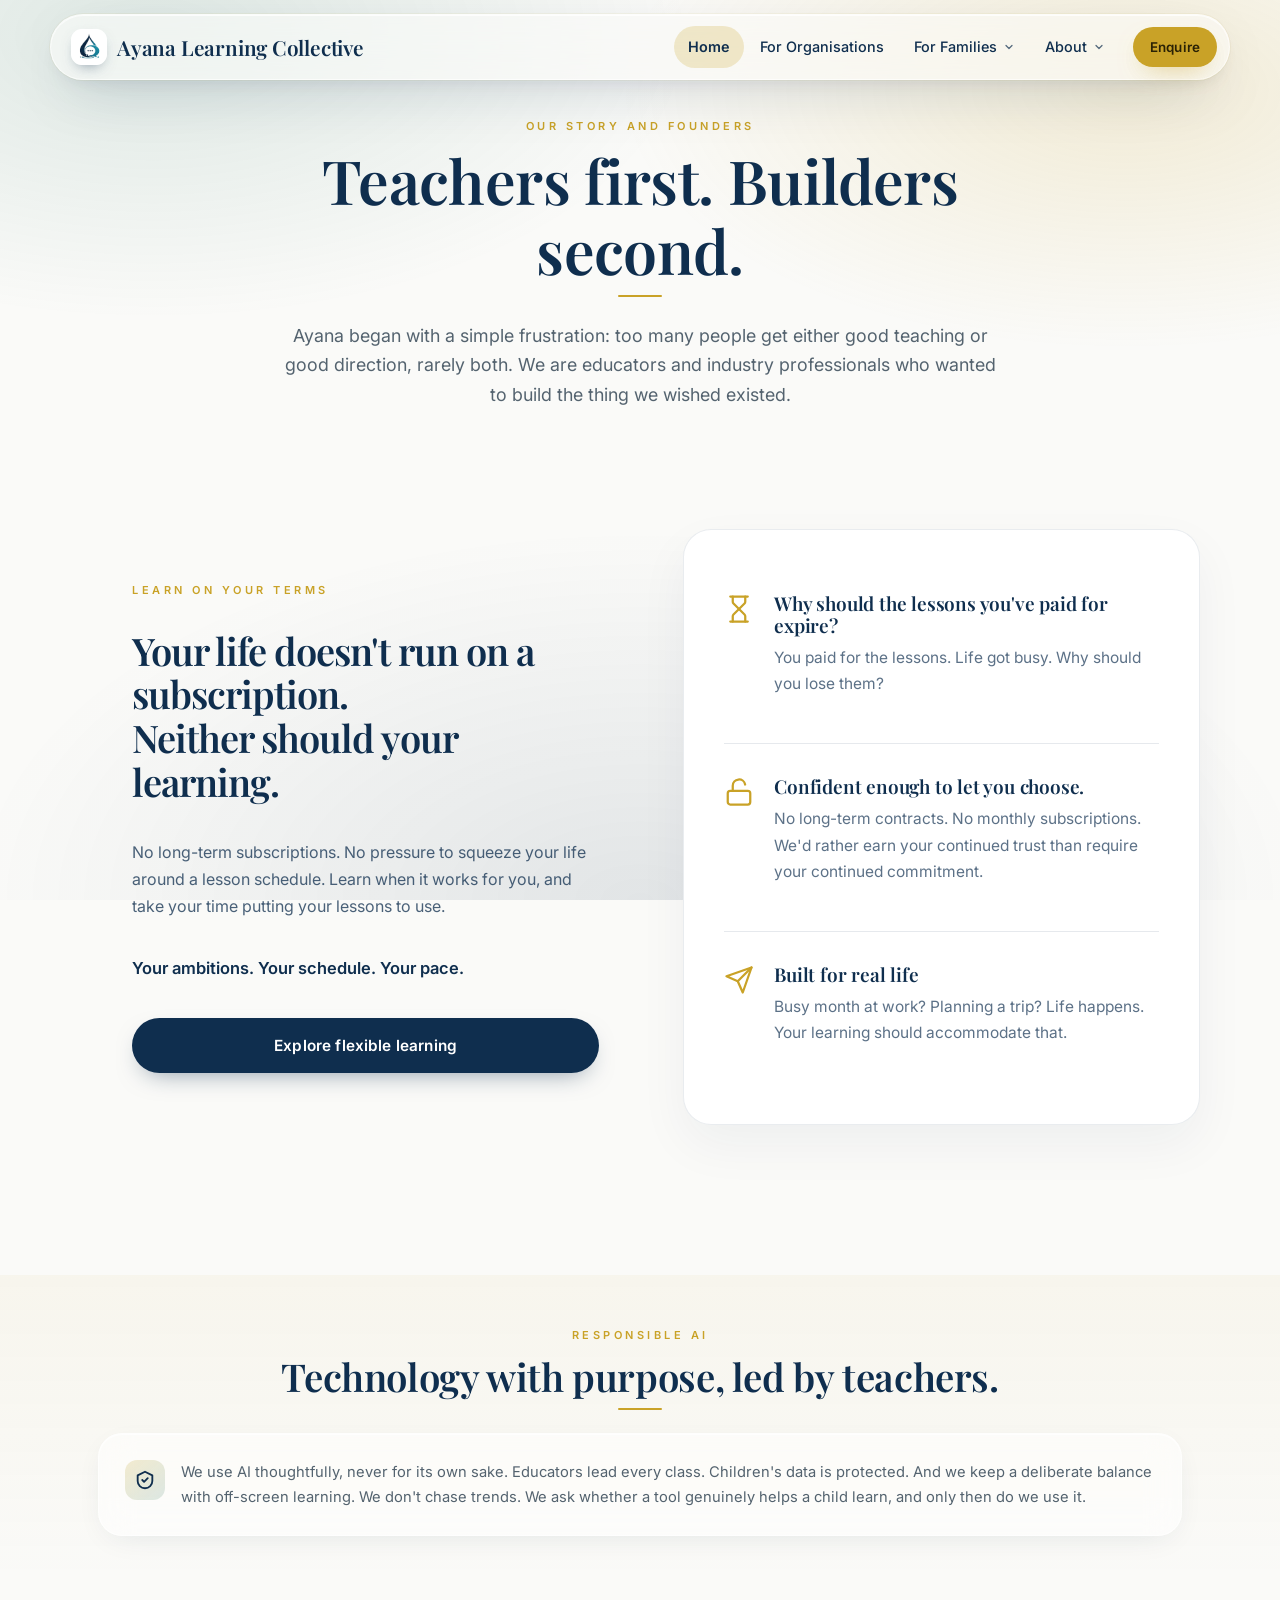
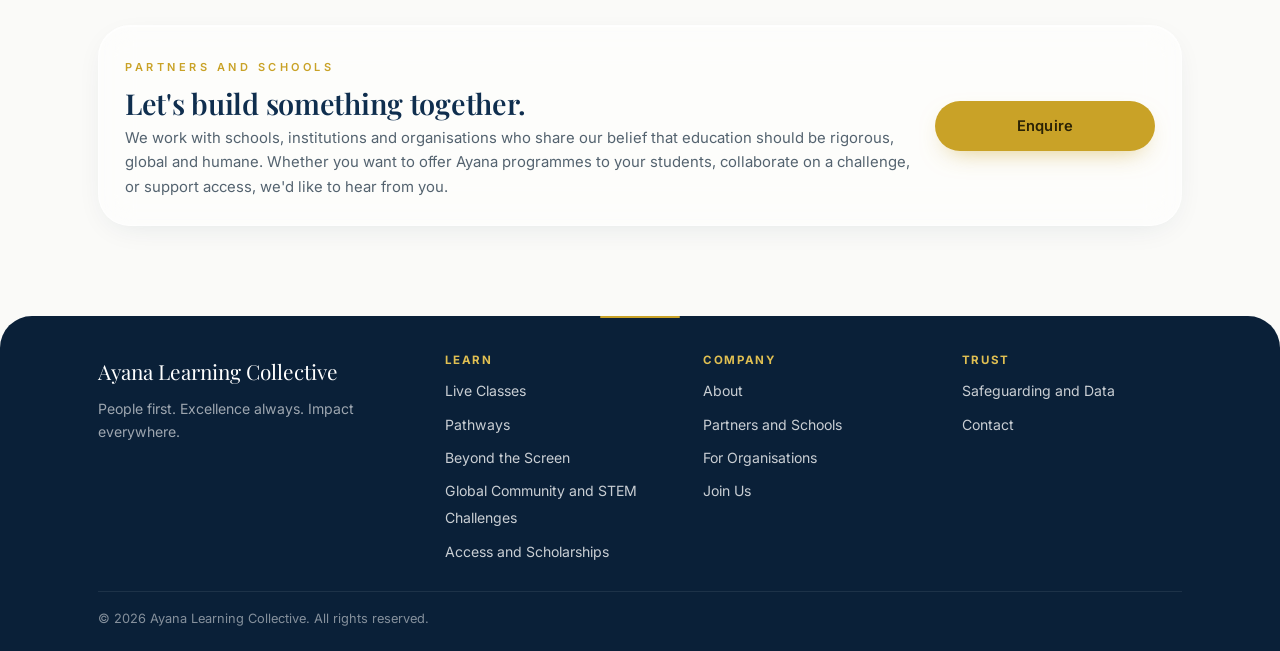
==== commit 7eee6fa2: "Update footer content and comment out links Removed extra text from the footer tagline and commented" ====
--- a/about.html
+++ b/about.html
@@ -100,7 +100,7 @@
                     </p>
 
                     <p class="closing">Your ambitions. Your schedule. Your pace.</p>
-                    <a class="btn btn-primary btn-lg" href="mailto:info@ayanalearning.com">Explore flexible learning</a>
+                    <a class="btn btn-primary btn-lg" href="enquire.html">Explore flexible learning</a>
 
                 </div>
 
@@ -224,7 +224,7 @@
           <!-- <span class="brand-mark" aria-hidden="true">A</span> -->
           <span>Ayana Learning Collective</span>
         </a>
-        <p class="footer-tagline">People first. Excellence always. Impact everywhere. We connect exceptional educators with schools and organisations worldwide.</p>
+        <p class="footer-tagline">People first. Excellence always. Impact everywhere.</p>
       </div>
       <div class="footer-col">
         <h4>Learn</h4>
@@ -249,16 +249,16 @@
         <h4>Trust</h4>
         <ul>
           <li><a href="safeguarding.html">Safeguarding and Data</a></li>
-          <li><a href="safeguarding.html#policy">Safeguarding policy</a></li>
-          <li><a href="privacy.html">Privacy</a></li>
-          <li><a href="terms.html">Terms</a></li>
+          <!-- <li><a href="safeguarding.html#policy">Safeguarding policy</a></li> -->
+          <!-- <li><a href="privacy.html">Privacy</a></li> -->
+          <!-- <li><a href="terms.html">Terms</a></li> -->
           <li><a href="enquire.html">Contact</a></li>
         </ul>
       </div>
     </div>
     <div class="footer-bottom">
       <span>© <span id="yr">2026</span> Ayana Learning Collective. All rights reserved.</span>
-      <span>Developed with <a href="https://palisson-tech.co.za" target="_blank" rel="noopener noreferrer" style="color: #fff; text-decoration: underline;">Palisson Tech &amp; Media</a></span>
+      <!-- <span>Developed with <a href="https://palisson-tech.co.za" target="_blank" rel="noopener noreferrer" style="color: #fff; text-decoration: underline;">Palisson Tech &amp; Media</a></span> -->
     </div>
   </div>
 </footer>
@@ -270,4 +270,4 @@
 <script>document.getElementById('yr').textContent = new Date().getFullYear();</script>
 <script src="main.js"></script>
 </body>
-</html>+</html>
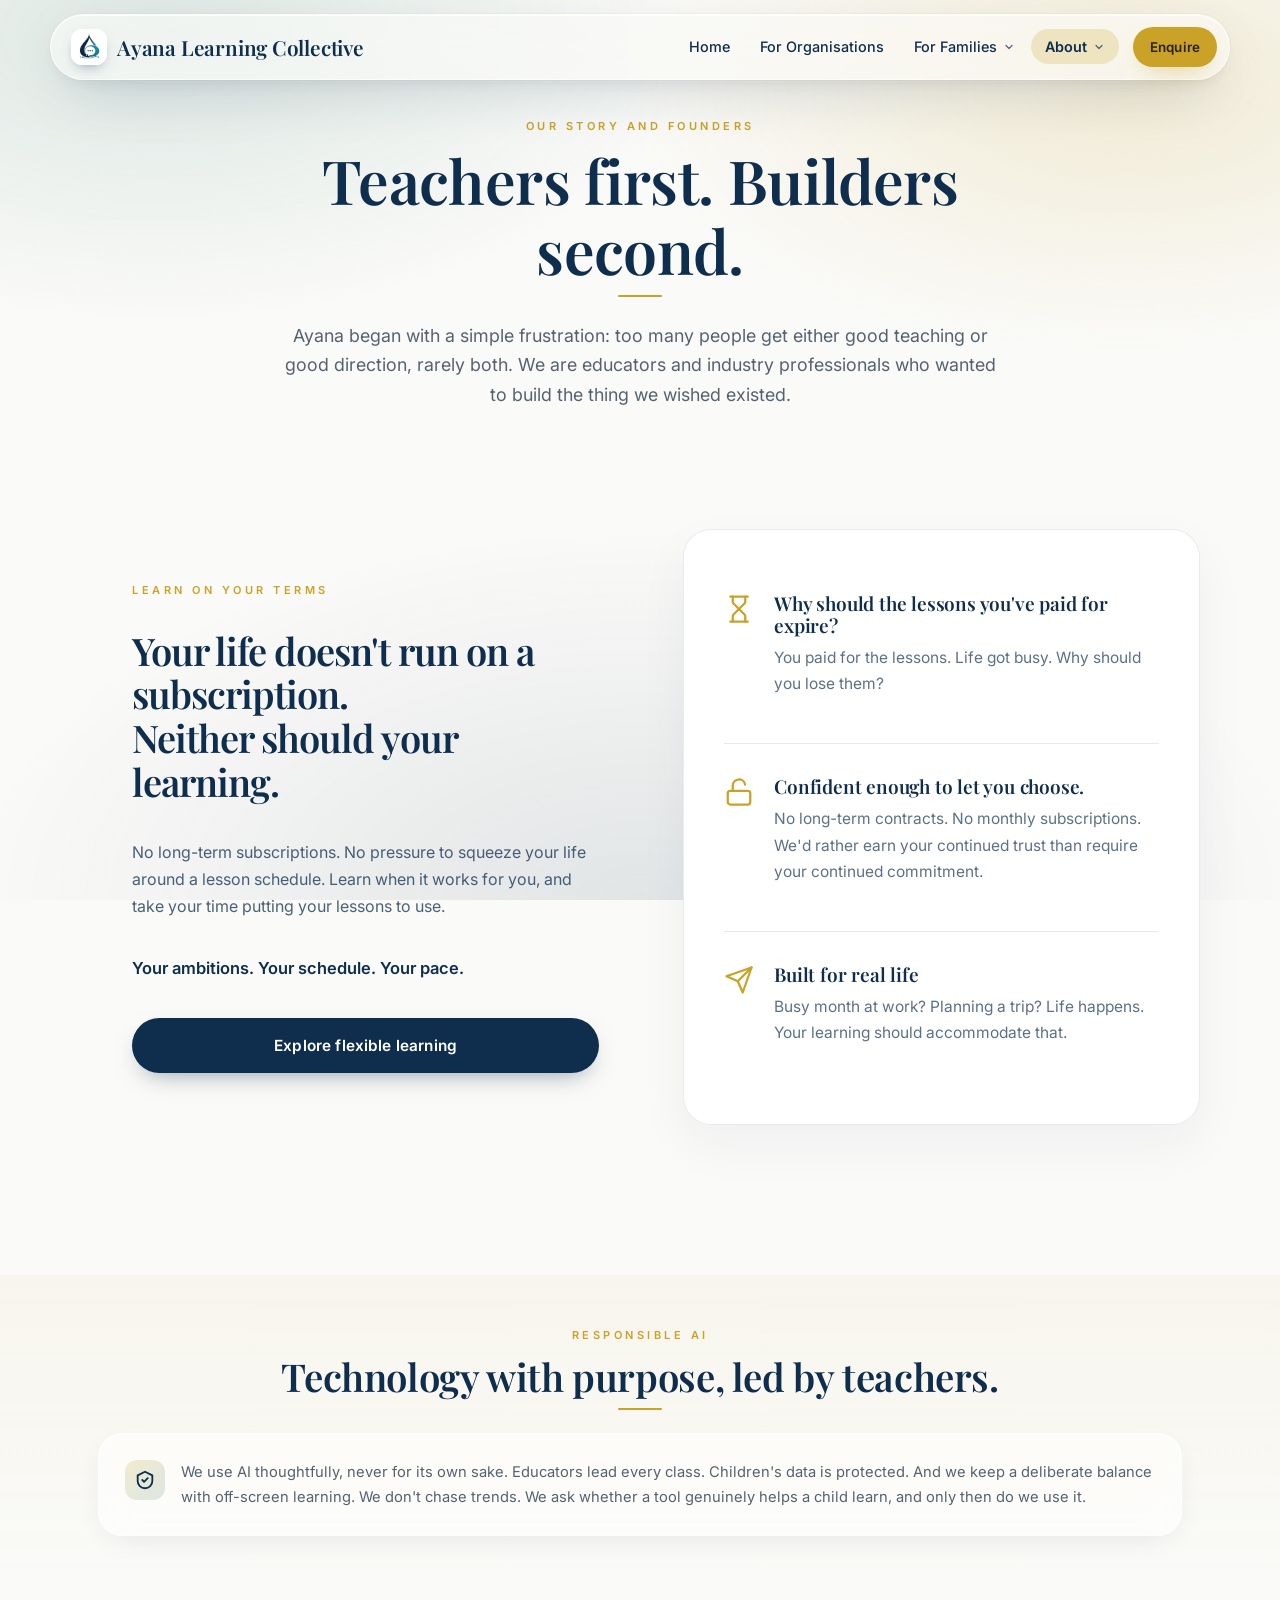
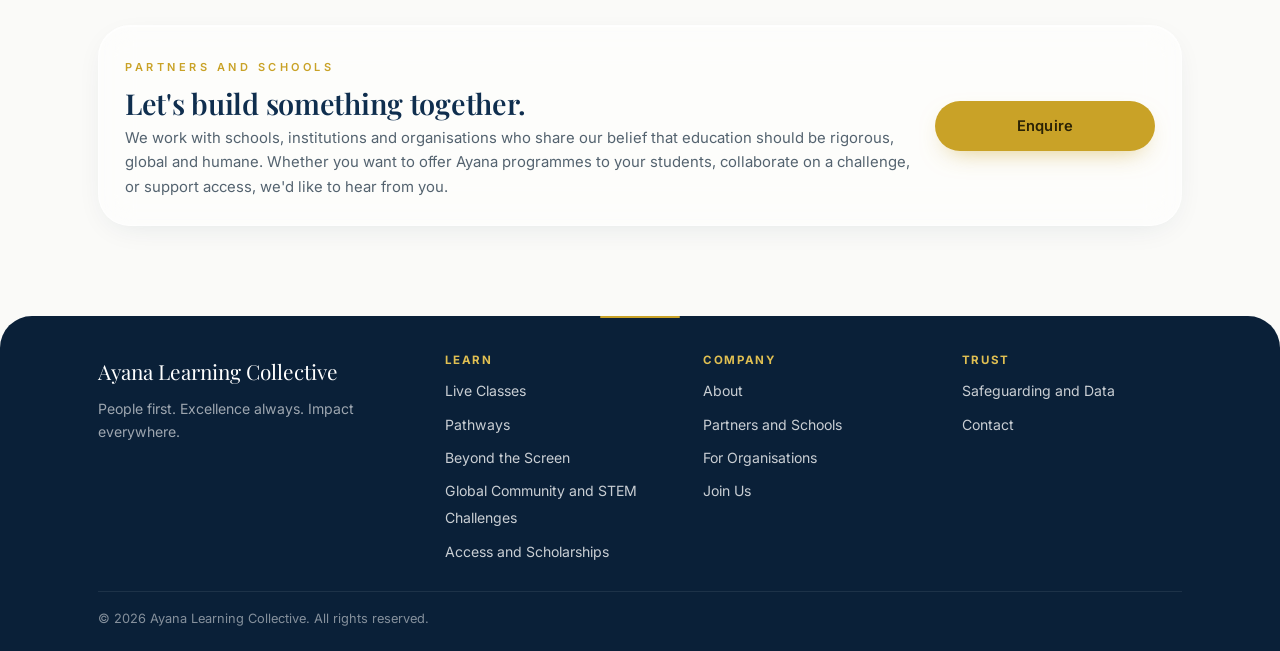
==== commit 15f758e8: "Remove 'is-active' class from Home link" ====
--- a/about.html
+++ b/about.html
@@ -32,9 +32,9 @@
     </button>
     <nav class="main-nav" id="primary-nav" aria-label="Primary">
       <ul class="nav-list">
-        <li class="nav-item"><a class="nav-link is-active" href="index.html" aria-current="page">Home</a></li>
+        <li class="nav-item"><a class="nav-link" href="index.html" aria-current="page">Home</a></li>
         
-        <li class="nav-item"><a class="nav-link" href="index.html#organisations">For Organisations</a></li>
+        <li class="nav-item"><a class="nav-link" href="organisations.html">For Organisations</a></li>
         
         <li class="nav-item has-drop">
           <button class="nav-link" aria-expanded="false" aria-haspopup="true">
@@ -51,7 +51,7 @@
         </li>
 
         <li class="nav-item has-drop">
-          <button class="nav-link" aria-expanded="false" aria-haspopup="true">
+          <button class="nav-link is-active" aria-expanded="false" aria-haspopup="true">
             About
             <svg width="12" height="12" viewBox="0 0 24 24" fill="none" stroke="currentColor" stroke-width="2.5" stroke-linecap="round" stroke-linejoin="round" aria-hidden="true"><path d="M6 9l6 6 6-6"/></svg>
           </button>
@@ -241,7 +241,7 @@
         <ul>
           <li><a href="about.html">About</a></li>
           <li><a href="about.html#partners">Partners and Schools</a></li>
-          <li><a href="index.html#organisations">For Organisations</a></li>
+          <li><a href="organisations.html">For Organisations</a></li>
           <li><a href="join-us.html">Join Us</a></li>
         </ul>
       </div>
--- a/style.css
+++ b/style.css
@@ -215,27 +215,58 @@
 .hero-media img{width:100%;height:100%;object-fit:cover}
 .hero-badge{position:absolute;left:18px;bottom:18px;padding:10px 16px;border-radius:var(--radius-pill);background:rgba(250,250,248,.94);-webkit-backdrop-filter:blur(10px);backdrop-filter:blur(10px);font-size:.8rem;font-weight:600;color:var(--navy);box-shadow:0 8px 24px -12px rgba(15,46,78,.4), 0 0 0 1px rgba(201,162,39,.25)}
 
-/* --- Credibility strip --- */
-.cred-strip{padding:6px 0 16px}
-.cred-strip-inner{
-  display:flex;flex-wrap:wrap;align-items:center;gap:12px;
-  padding:10px 22px 10px 14px;
-  border-radius:var(--radius-xl);
-  corner-shape: squircle;
-  background:rgba(255,255,255,.6);
-  -webkit-backdrop-filter:blur(14px);backdrop-filter:blur(14px);
-  border:1px solid rgba(255,255,255,.65);
-  box-shadow:var(--glass-highlight), 0 0 0 1px rgba(201,162,39,.14);
-  font-size:.86rem;color:var(--muted);line-height:1.5;
-}
-.cred-strip-inner::before{
-  content:"";width:28px;height:28px;flex-shrink:0;border-radius:8px;corner-shape: squircle;
-  background-color:var(--gold);
-  background-image:url("data:image/svg+xml;charset=UTF-8,%3Csvg xmlns='http://www.w3.org/2000/svg' width='16' height='16' viewBox='0 0 24 24' fill='none' stroke='%230F2E4E' stroke-width='2.5' stroke-linecap='round' stroke-linejoin='round'%3E%3Cpath d='M12 2l3 7 7 .5-5.5 4.5 2 7-6.5-4-6.5 4 2-7L2 9.5 9 9z'/%3E%3C/svg%3E");
-  background-repeat:no-repeat;background-position:center;background-size:14px 14px;
-  box-shadow:inset 0 1px 0 rgba(255,255,255,.5);
-}
-
+/* --- Credibility strip (Redesigned) --- */
+.cred-strip {
+  padding: 32px 0;
+}
+
+.cred-strip-inner {
+  display: flex;
+  align-items: center; /* Vertically centers the icon with the text */
+  gap: 20px;
+  padding: 24px 32px;
+  border-radius: var(--radius-lg);
+  background: #ffffff; /* Solid white to stand out from the page background */
+  border: 1px solid rgba(201, 162, 39, 0.2);
+  border-left: 4px solid var(--gold); /* Strong gold accent on the left */
+  box-shadow: 0 12px 32px -12px rgba(15, 46, 78, 0.08);
+}
+
+.cred-icon {
+  flex-shrink: 0;
+  display: flex;
+  align-items: center;
+  justify-content: center;
+  width: 48px;
+  height: 48px;
+  border-radius: 12px;
+  background: var(--gold-tint);
+  color: var(--navy);
+}
+
+.cred-text {
+  margin: 0;
+  font-size: 1rem;
+  line-height: 1.6;
+  color: var(--navy); /* Darker text for better contrast */
+  font-weight: 500;
+}
+
+/* Responsive adjustments */
+@media (max-width: 760px) {
+  .cred-strip {
+    padding: 24px 0;
+  }
+  .cred-strip-inner {
+    flex-direction: column; /* Stacks icon above text on mobile */
+    align-items: flex-start;
+    padding: 20px;
+    gap: 16px;
+  }
+  .cred-text {
+    font-size: 0.95rem;
+  }
+}
 /* --- Grids --- */
 .grid-3{display:grid;grid-template-columns:repeat(3,minmax(0,1fr));gap:clamp(14px,1.8vw,20px)}
 .grid-2{display:grid;grid-template-columns:repeat(2,minmax(0,1fr));gap:clamp(14px,1.8vw,20px)}
@@ -1041,4 +1072,234 @@
             *::after {
                 animation: none !important;
             }
-        }+        }
+
+/* =========================================================================
+   SPOTLIGHT BIO — EXPAND / COLLAPSE
+   ========================================================================= */
+
+.spotlight-extended[hidden] {
+  display: none;
+}
+
+.spotlight-extended {
+  margin-top: 1rem;
+  animation: spotlightFadeIn 0.25s ease;
+}
+
+.spotlight-extended p {
+  margin: 0 0 0.85rem;
+}
+
+.spotlight-extended p:last-child {
+  margin-bottom: 0;
+}
+
+@keyframes spotlightFadeIn {
+  from { opacity: 0; transform: translateY(-4px); }
+  to   { opacity: 1; transform: translateY(0); }
+}
+
+@media (prefers-reduced-motion: reduce) {
+  .spotlight-extended { animation: none; }
+}
+
+/* Toggle button */
+.spotlight-toggle {
+  display: inline-flex;
+  align-items: center;
+  gap: 0.45rem;
+  margin-top: 1.1rem;
+  padding: 0.55rem 1.3rem;
+  font: inherit;
+  font-size: 0.85rem;
+  font-weight: 600;
+  letter-spacing: 0.02em;
+  line-height: 1;
+  color: var(--gold, #C6A15B);
+  background: transparent;
+  border: 1px solid var(--gold, #C6A15B);
+  border-radius: 999px;
+  cursor: pointer;
+  transition: background 0.2s ease, color 0.2s ease;
+}
+
+.spotlight-toggle:hover,
+.spotlight-toggle:focus-visible {
+  background: var(--gold, #C6A15B);
+  color: #fff;
+}
+
+.spotlight-toggle:focus-visible {
+  outline: none;
+  box-shadow: 0 0 0 3px rgba(198, 161, 91, 0.35);
+}
+
+/* Chevron, rotates when open */
+.spotlight-toggle::after {
+  content: "";
+  width: 0.42em;
+  height: 0.42em;
+  border-right: 1.5px solid currentColor;
+  border-bottom: 1.5px solid currentColor;
+  transform: rotate(45deg) translateY(-0.1em);
+  transition: transform 0.2s ease;
+}
+
+.spotlight-toggle[aria-expanded="true"]::after {
+  transform: rotate(225deg) translateY(-0.1em);
+}
+
+
+/* =========================================================================
+   FORM VALIDATION — WCAG COMPLIANT
+   ========================================================================= */
+
+/* Required marker */
+.req {
+  color: #B3261E;
+  font-weight: 700;
+}
+
+.form-required-note {
+  margin: 0 0 1.25rem;
+  font-size: 0.85rem;
+  color: var(--muted, #5b5b5b);
+}
+
+/* Field-level error text */
+.form-field-error {
+  display: none;
+  margin: 0.4rem 0 0;
+  font-size: 0.85rem;
+  line-height: 1.45;
+  color: #B3261E;
+  font-weight: 500;
+}
+
+.form-field-error.is-visible {
+  display: block;
+}
+
+/* Error state on the control */
+.form-field.has-error label {
+  color: #B3261E;
+}
+
+.form-field.has-error input,
+.form-field.has-error select,
+.form-field.has-error textarea {
+  border-color: #B3261E;
+  box-shadow: 0 0 0 1px #B3261E;
+}
+
+.form-field.has-error input:focus,
+.form-field.has-error select:focus,
+.form-field.has-error textarea:focus {
+  outline: 3px solid #B3261E;
+  outline-offset: 1px;
+}
+
+/* Error summary */
+.form-error-summary {
+  margin-bottom: 1.5rem;
+  padding: 1rem 1.15rem;
+  border: 1px solid #B3261E;
+  border-left: 5px solid #B3261E;
+  border-radius: 6px;
+  background: #FDECEA;
+  color: #7A1C16;
+}
+
+.form-error-summary:focus {
+  outline: 3px solid #B3261E;
+  outline-offset: 2px;
+}
+
+.form-error-summary p {
+  margin: 0 0 0.5rem;
+  font-weight: 700;
+  font-size: 0.95rem;
+}
+
+.form-error-summary ul {
+  margin: 0;
+  padding-left: 1.1rem;
+}
+
+.form-error-summary li {
+  margin-bottom: 0.3rem;
+  font-size: 0.9rem;
+}
+
+.form-error-summary a {
+  color: #7A1C16;
+  text-decoration: underline;
+  text-underline-offset: 2px;
+}
+
+/* Submission (server) error */
+.form-error {
+  display: none;
+  margin-top: 1rem;
+  padding: 0.85rem 1rem;
+  border: 1px solid #B3261E;
+  border-left: 5px solid #B3261E;
+  border-radius: 6px;
+  background: #FDECEA;
+  color: #7A1C16;
+  font-size: 0.9rem;
+}
+
+.form-error.is-visible {
+  display: block;
+}
+
+/* =========================================================================
+   THANK YOU PAGE
+   ========================================================================= */
+
+.success-wrap {
+  max-width: 640px;
+  margin: 0 auto;
+  text-align: center;
+  padding: 1rem 0 2rem;
+}
+
+.success-icon {
+  display: inline-flex;
+  align-items: center;
+  justify-content: center;
+  width: 72px;
+  height: 72px;
+  margin-bottom: 1.5rem;
+  border-radius: 50%;
+  background: var(--emerald, #1F4E45);
+  color: #fff;
+}
+
+.success-icon svg {
+  width: 34px;
+  height: 34px;
+}
+
+.success-wrap h1 {
+  margin-bottom: 1rem;
+}
+
+.success-wrap .lead {
+  margin-bottom: 2rem;
+}
+
+.success-next {
+  margin-top: 2.5rem;
+  padding-top: 2rem;
+  border-top: 1px solid rgba(0, 0, 0, 0.08);
+  font-size: 0.95rem;
+  color: var(--muted, #5b5b5b);
+}
+
+.success-next a {
+  text-decoration: underline;
+  text-underline-offset: 2px;
+}
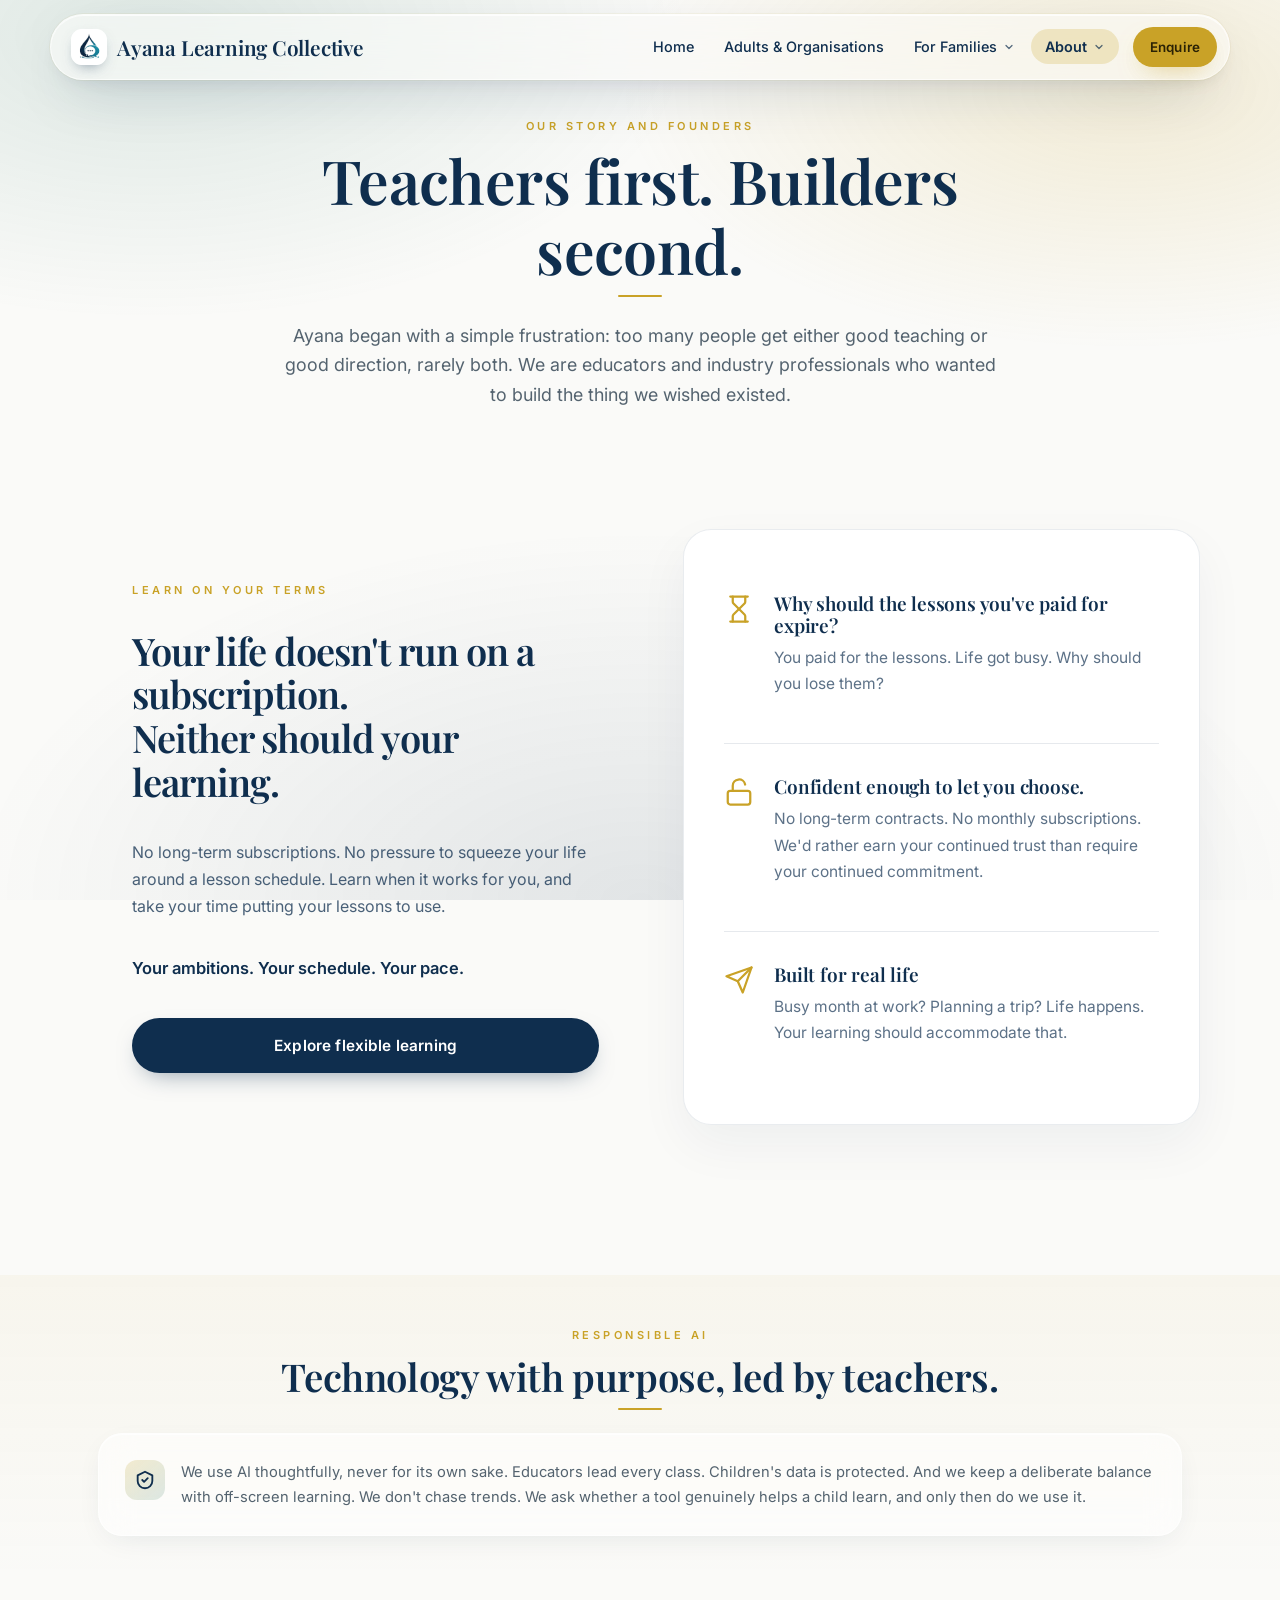
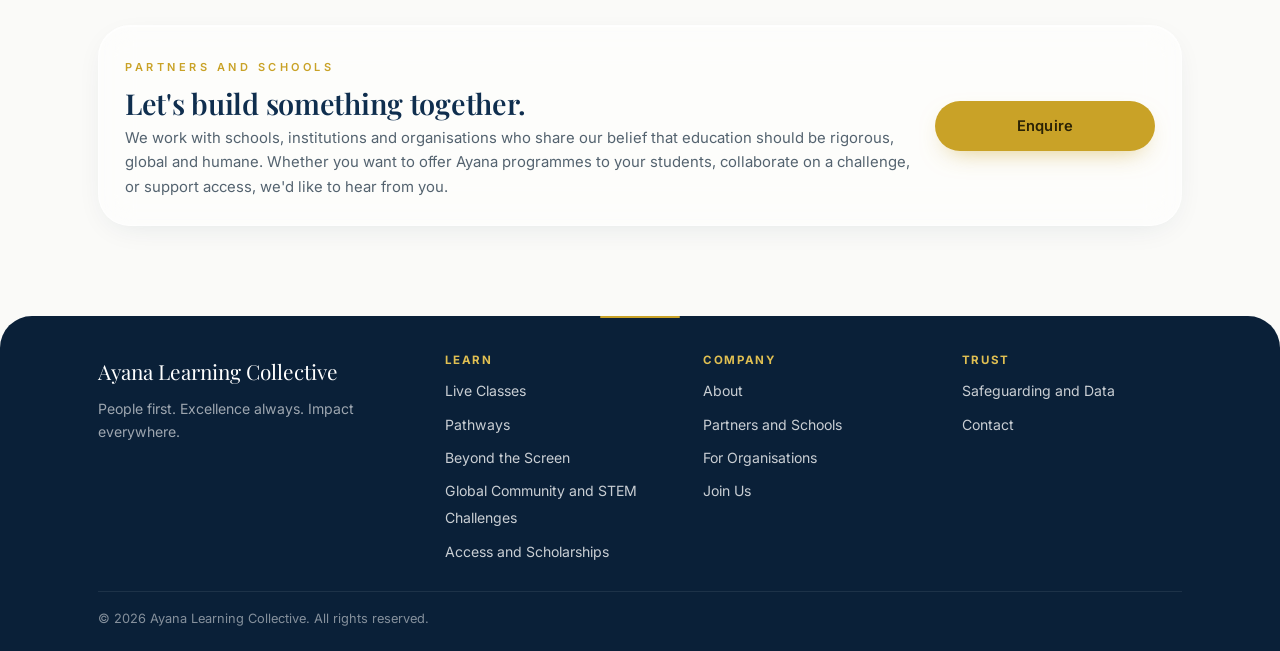
==== commit bd1ef7c3: "Update navigation link text for organisations" ====
--- a/about.html
+++ b/about.html
@@ -34,7 +34,7 @@
       <ul class="nav-list">
         <li class="nav-item"><a class="nav-link" href="index.html" aria-current="page">Home</a></li>
         
-        <li class="nav-item"><a class="nav-link" href="organisations.html">For Organisations</a></li>
+        <li class="nav-item"><a class="nav-link" href="organisations.html">Adults &amp; Organisations</a></li>
         
         <li class="nav-item has-drop">
           <button class="nav-link" aria-expanded="false" aria-haspopup="true">
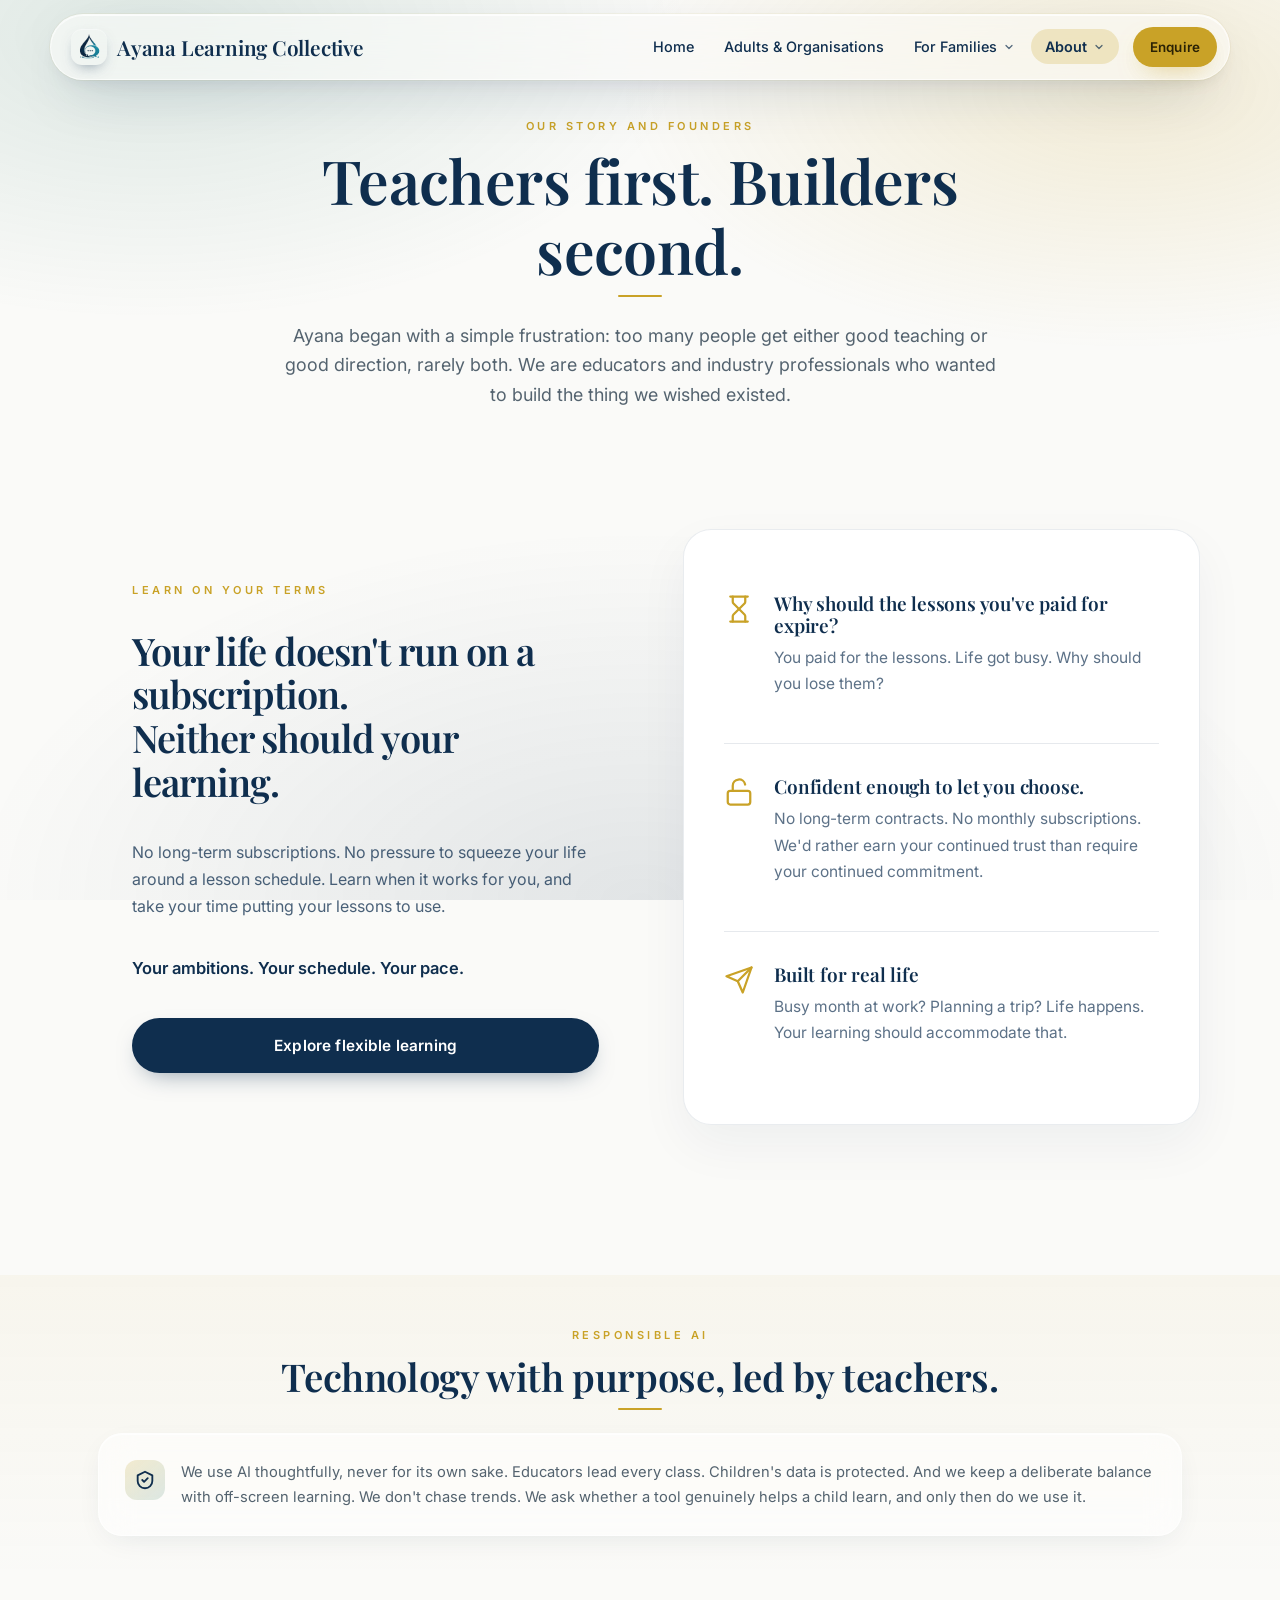
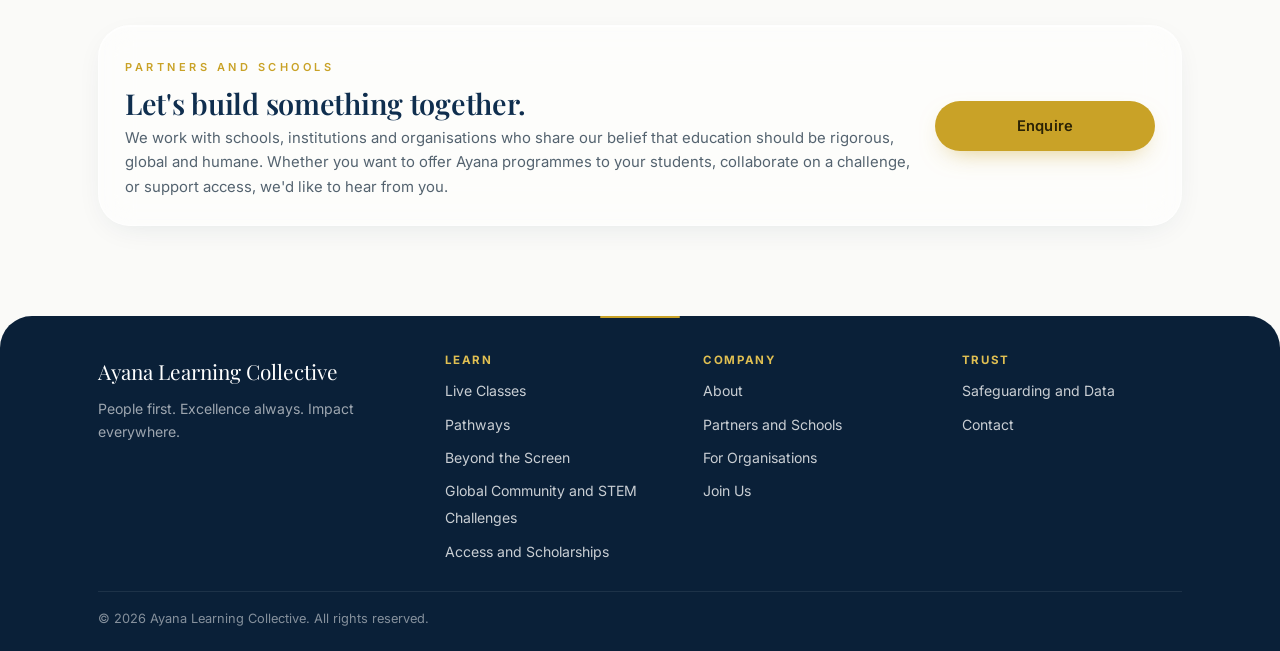
==== commit 7813cea4: "Change logo image format from JPEG to PNG" ====
--- a/about.html
+++ b/about.html
@@ -22,7 +22,7 @@
 <header class="site-header">
   <div class="header-inner">
     <a href="index.html" class="brand">
-       <img src="Ayana-logo.jpeg" alt="Ayana Learning Collective Logo" class="brand-mark">
+       <img src="Ayana-logo.png" alt="Ayana Learning Collective Logo" class="brand-mark">
       <span class="brand-text">
         <span class="b1">Ayana Learning Collective</span>
       </span>
--- a/style.css
+++ b/style.css
@@ -155,7 +155,7 @@
 
 .brand{display:inline-flex;align-items:center;gap:10px;font-family:var(--font-head);font-size:1.3rem;font-weight:600;color:var(--navy);letter-spacing:-.01em}
 .brand:hover{color:var(--navy)}
-.brand-mark{display:grid;place-items:center;width:36px;height:36px;border-radius:11px;corner-shape: squircle;background:linear-gradient(145deg,var(--navy),var(--emerald));color:#fff;font-size:1rem;box-shadow:0 6px 16px -8px rgba(15,46,78,.7), inset 0 1px 0 rgba(255,255,255,.35)}
+.brand-mark{display:grid;place-items:center;width:36px;height:36px;border-radius:11px;corner-shape: squircle;color:#fff;font-size:1rem;box-shadow:0 6px 16px -8px rgba(15,46,78,.7), inset 0 1px 0 rgba(255,255,255,.35)}
 
 .main-nav{display:flex;align-items:center;gap:8px}
 .nav-list{display:flex;align-items:center;gap:2px}
